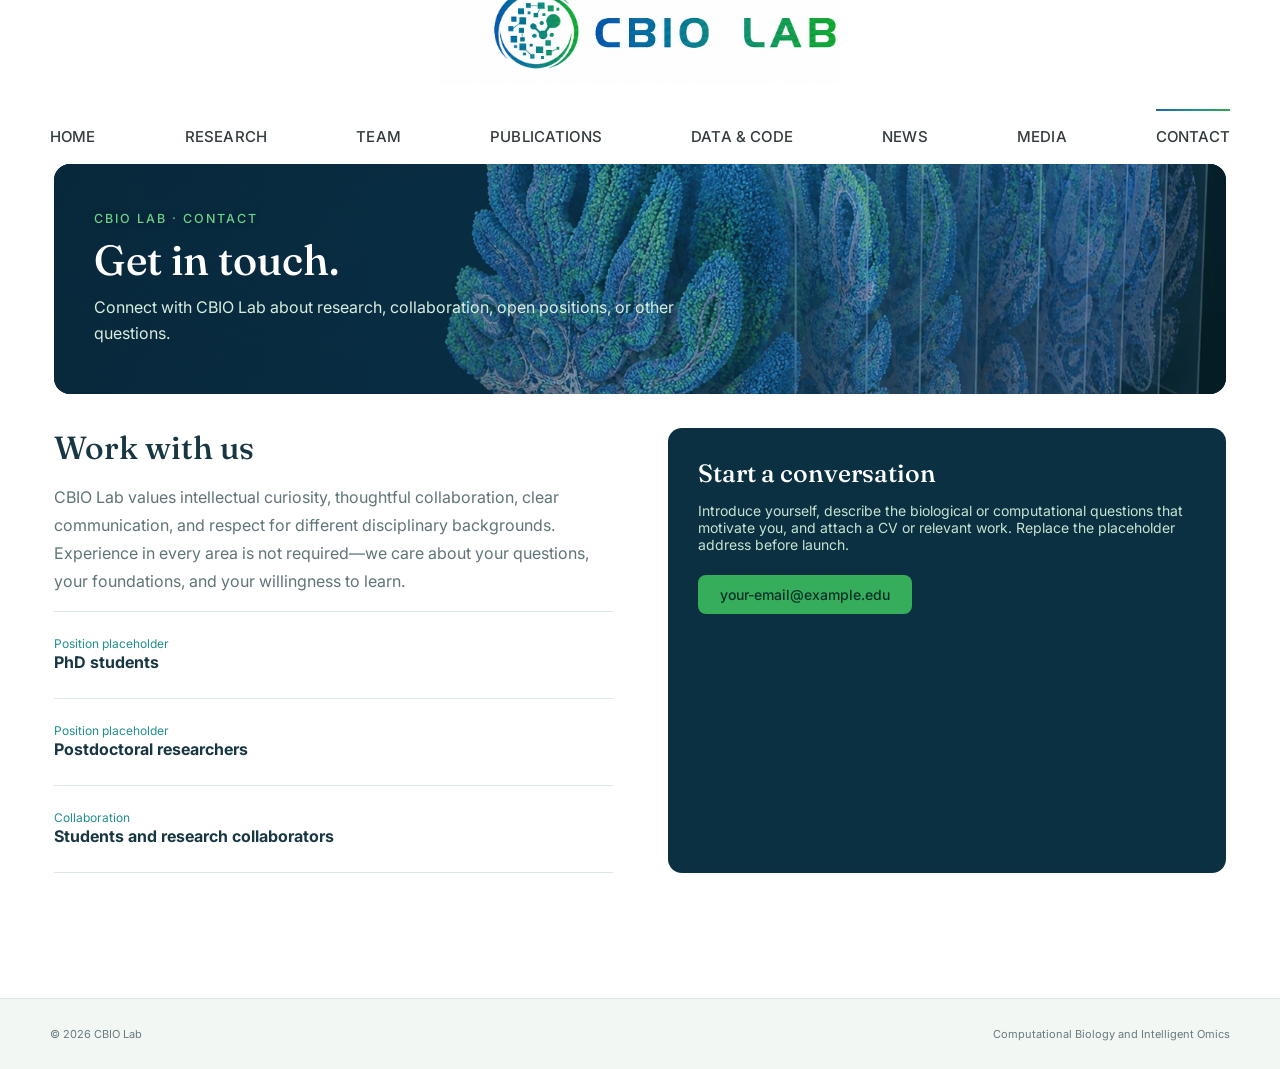
==== contact.html @ b97c8a14 "Refresh CBIO Lab branding and website imagery" ====
<!doctype html><html lang="en"><head><meta charset="utf-8"><meta name="viewport" content="width=device-width,initial-scale=1"><title>Contact | CBIO Lab</title><link rel="icon" href="assets/favicon.svg" type="image/svg+xml"><link rel="preconnect" href="https://fonts.googleapis.com"><link rel="preconnect" href="https://fonts.gstatic.com" crossorigin><link href="https://fonts.googleapis.com/css2?family=Fraunces:opsz,wght@9..144,400;9..144,500;9..144,600&family=Inter:wght@400;500;600&display=swap" rel="stylesheet"><link rel="stylesheet" href="styles.css"><script src="script.js" defer></script></head><body>
<header class="site-header"><div class="header-inner"><a class="logo" href="index.html" aria-label="CBIO Lab home"><span class="logo-image" role="img" aria-label="CBIO Lab"></span></a><button class="menu-button" aria-label="Open menu" aria-expanded="false"><span></span><span></span><span></span></button><nav class="main-nav"><a href="index.html">Home</a><a href="research.html">Research</a><a href="team.html">Team</a><a href="publications.html">Publications</a><a href="data-code.html">Data &amp; Code</a><a href="news.html">News</a><a href="media.html">Media</a><a class="active" href="contact.html">Contact</a></nav></div></header>
<main class="page-shell inner-content"><section class="inner-hero compact" style="--page-image:url('assets/three-dimensional-omics-hero-v2.webp')"><div><div class="eyebrow">CBIO LAB · CONTACT</div><h1>Get in touch.</h1><p>Connect with CBIO Lab about research, collaboration, open positions, or other questions.</p></div></section>
<section class="join-grid"><div class="join-copy"><h2>Work with us</h2><p>CBIO Lab values intellectual curiosity, thoughtful collaboration, clear communication, and respect for different disciplinary backgrounds. Experience in every area is not required—we care about your questions, your foundations, and your willingness to learn.</p>
<div class="position-list"><article class="position"><span>Position placeholder</span><h3>PhD students</h3></article><article class="position"><span>Position placeholder</span><h3>Postdoctoral researchers</h3></article><article class="position"><span>Collaboration</span><h3>Students and research collaborators</h3></article></div></div>
<aside class="contact-panel"><h3>Start a conversation</h3><p>Introduce yourself, describe the biological or computational questions that motivate you, and attach a CV or relevant work. Replace the placeholder address before launch.</p><a class="button" href="mailto:your-email@example.edu">your-email@example.edu</a></aside></section>
</main><footer class="site-footer"><div><span>© <span data-year></span> CBIO Lab</span><span>Computational Biology and Intelligent Omics</span></div></footer></body></html>
---- styles.css ----
:root{--primary:#1f67aa;--teal:#238f8b;--green:#238f8b;--accent:#2fa94f;--bright:#36ad5b;--dark:#0b3042;--text:#183743;--muted:#607477;--line:#dce8e2}
*{box-sizing:border-box}
html{scroll-behavior:smooth}
body{margin:0;background:#fff;color:var(--text);font-family:Inter,-apple-system,BlinkMacSystemFont,"Segoe UI",sans-serif;-webkit-font-smoothing:antialiased}
a{color:inherit;text-decoration:none}
.site-header{height:164px;background:#fff}
.header-inner{width:min(calc(100% - 48px),1180px);height:100%;margin:auto;display:flex;flex-direction:column;align-items:center;justify-content:flex-end;gap:25px}
.logo{display:flex;flex:0 0 auto;flex-direction:column;align-items:center}
.logo-image{display:block;width:400px;height:100px;background:#fff url("assets/cbio-lab-logo-clean.png") center 50%/185% auto no-repeat;overflow:hidden}
.main-nav{width:100%;height:55px;display:flex;align-items:flex-end;justify-content:space-between;gap:18px}
.main-nav a{position:relative;display:flex;height:55px;align-items:center;font-size:15px;font-weight:500;letter-spacing:.01em;text-transform:uppercase;white-space:nowrap;color:#343b3e}
.main-nav a:after{position:absolute;top:0;right:0;left:0;height:2px;background:linear-gradient(90deg,var(--primary),var(--teal),var(--accent));content:"";transform:scaleX(0);transition:transform .2s}
.main-nav a:hover:after,.main-nav a.active:after{transform:scaleX(1)}
.menu-button{display:none}
.page-shell{max-width:1180px;margin:0 auto;padding:0 4px}
.hero{position:relative;min-height:480px;border-radius:16px;overflow:hidden;background:var(--dark)}
.hero-slide{position:absolute;inset:0;background-position:center;background-size:cover;opacity:0;transition:opacity 1.4s ease-in-out}
.hero-slide.on{opacity:1}
.hero-scrim{position:absolute;inset:0;background:linear-gradient(90deg,rgba(7,38,57,.8) 0%,rgba(13,71,83,.38) 45%,rgba(31,103,170,.04) 100%),linear-gradient(180deg,rgba(11,48,66,.08),transparent 48%,rgba(7,42,57,.56))}
.hero-body{position:relative;display:flex;min-height:480px;flex-direction:column;justify-content:flex-end;padding:2.4rem 2.4rem 1.7rem}
.eyebrow{margin-bottom:14px;color:#69d18c;font-size:12.5px;font-weight:500;letter-spacing:.16em;text-shadow:0 1px 6px #0006}
.hero h1{max-width:820px;margin:0;color:#fff;font-family:Fraunces,Georgia,serif;font-size:44px;font-weight:500;letter-spacing:-.01em;line-height:1.1;text-shadow:0 2px 22px #0009}
.hero-sub{max-width:640px;margin:16px 0 0;color:#e3f4e9;font-size:16.5px;line-height:1.6;text-shadow:0 1px 12px #0008}
.hero-buttons{display:flex;gap:12px;margin-top:24px;flex-wrap:wrap}
.button{display:inline-block;padding:11px 22px;border-radius:8px;font-size:14px;font-weight:500}
.button.primary{background:var(--bright);color:#072f2a}
.button.outline{color:#edf9f1;border:1px solid #ffffff8c}
.hero-highlight{display:inline-flex;align-self:flex-start;align-items:center;gap:14px;margin-top:26px;padding:13px 20px 13px 16px;background:#ffffff1a;border:1px solid #ffffff47;border-radius:12px}
.hero-highlight svg{width:30px;height:30px;fill:none;stroke:#69d18c;stroke-width:1.6;stroke-linecap:round}
.hero-highlight span{display:flex;flex-direction:column}
.hero-highlight b{color:#fff;font-family:Fraunces,serif;font-size:17.5px;font-weight:600;line-height:1.25}
.hero-highlight small{margin-top:3px;color:#c7ead5;font-size:12.5px}
.hero-credit{position:absolute;right:12px;bottom:10px;color:#ffffff9e;font-size:10.5px}
.content-section{margin-top:3.4rem}
.section-head{display:flex;align-items:baseline;justify-content:space-between;margin-bottom:18px}
.section-head h2,.about-content h2,.join-content h2{margin:0;color:#141414;font-family:Fraunces,Georgia,serif;font-size:26px;font-weight:500}
.section-head>a{color:var(--green);font-size:13px;font-weight:500}
.paper-grid{display:grid;grid-template-columns:repeat(3,1fr);gap:15px}
.paper-card,.news-card{overflow:hidden;background:#fff;border:1px solid var(--line);border-radius:12px;transition:transform .16s,box-shadow .16s}
.paper-card:hover,.news-card:hover{box-shadow:0 8px 22px rgba(20,40,30,.1);transform:translateY(-3px)}
.paper-main{display:block}
.paper-figure{display:flex;height:190px;align-items:center;justify-content:center;padding:10px;background:#f1f7f4;overflow:hidden}
.paper-figure img{display:block;width:100%;height:100%;object-fit:contain}
.paper-art{position:relative;height:138px;overflow:hidden}
.paper-body{min-height:108px;padding:12px 14px}
.paper-body span{color:#708087;font-size:11.5px}
.paper-body p{margin:5px 0 0;color:#1a1a1a;font-size:14px;line-height:1.42}
.demo-link{display:flex;align-items:center;gap:6px;padding:9px 14px;color:var(--green);border-top:1px solid #e3ecee;font-size:12.5px;font-weight:500}
.demo-link:hover{background:#eef9fa}
.demo-link small{font-size:10px}
.art-1{background:#e7f6f8}
.art-1 svg,.art-4 svg{width:100%;height:100%;fill:#36cbd9;stroke:#087f95;stroke-width:2}
.art-1 svg path{fill:none}
.art-2{background:#eefaff}
.art-2 span{position:absolute;width:34px;height:34px;background:#4fc9ea;border-radius:45% 55% 60% 40%}
.art-2 span:nth-child(1){top:27px;left:27px}.art-2 span:nth-child(2){top:72px;left:58px;width:47px;height:47px;background:#35d6e2}.art-2 span:nth-child(3){top:23px;right:36px;width:52px;height:52px;background:#65b9e8}.art-2 span:nth-child(4){right:20px;bottom:17px;background:#628fce}.art-2 span:nth-child(5){left:47%;top:54px;width:23px;height:23px;background:#268fb4}
.art-3{display:flex;align-items:center;justify-content:center;gap:10px;background:#e9f6f7}
.art-3 i{width:19px;height:19px;background:#16b9cb;border-radius:50%;box-shadow:25px 22px 0 #69dbe3,-18px 34px 0 #399bc9,9px -31px 0 #2dabc1}
.art-3 i:nth-child(even){transform:translateY(17px)}
.art-4{background:#f3f4f6}
.art-4 .bars{fill:none;stroke:#91dae1;stroke-width:12}.art-4 .trend{fill:none;stroke:#167fae;stroke-width:3}
.art-5{display:grid;place-items:center;background:#fff}
.helix{position:relative;width:120px;height:90px}
.helix:before,.helix:after{position:absolute;inset:4px 18px;border:3px solid #20c9d7;border-block-color:transparent;border-radius:50%;content:"";transform:rotate(35deg)}
.helix:after{border-color:#1c8db9 transparent;transform:rotate(-35deg)}
.helix i{position:absolute;top:50%;left:50%;width:55px;height:1px;background:#7499a1;transform-origin:left}
.helix i:nth-child(1){transform:rotate(15deg) translateX(-28px)}.helix i:nth-child(2){transform:rotate(42deg) translateX(-28px)}.helix i:nth-child(3){transform:rotate(69deg) translateX(-28px)}.helix i:nth-child(4){transform:rotate(96deg) translateX(-28px)}.helix i:nth-child(5){transform:rotate(123deg) translateX(-28px)}.helix i:nth-child(6){transform:rotate(150deg) translateX(-28px)}
.about-panel{margin-top:3.6rem;overflow:hidden;background:#f2f7f3;border:1px solid var(--line);border-radius:16px}
.about-banner{height:230px;background-color:var(--teal);background-image:linear-gradient(90deg,#0b3042b3,#238f8b33),url("assets/single-cell-omics-hero-v2.webp");background-blend-mode:normal,color;background-position:center 55%;background-size:cover}
.about-content{padding:2rem 2.2rem 2.3rem}
.about-content h2{font-size:27px}
.about-content>p{max-width:780px;margin:.6rem 0 0;color:#465a61;font-size:16.5px;line-height:1.72}
.button.green{margin-top:16px;background:var(--green);color:#fff}
.methods{display:grid;grid-template-columns:repeat(3,1fr);gap:16px;margin-top:1.9rem}
.methods article{padding:18px;background:#fff;border:1px solid var(--line);border-radius:12px}
.method-icon{display:flex;width:42px;height:42px;align-items:center;justify-content:center;margin-bottom:13px;color:var(--primary);background:#e3f3ea;border-radius:11px}
.method-icon svg{width:22px;height:22px;fill:none;stroke:currentColor;stroke-width:1.7;stroke-linecap:round;stroke-linejoin:round}
.methods h3{margin:0 0 5px;font-size:15.5px;font-weight:500}
.methods p{margin:0;color:#5f7178;font-size:13.5px;line-height:1.55}
.news-grid{display:grid;grid-template-columns:repeat(2,1fr);gap:16px}
.news-image{height:175px;background-position:center;background-size:cover}
.news-image-1{background-image:url("assets/spatial-transcriptomics-hero-v2.webp")}
.news-image-2{background-image:url("assets/three-dimensional-omics-hero-v2.webp")}
.news-body{padding:14px 17px 17px}
.news-body span{color:#708087;font-size:12px}
.news-body h3{margin:6px 0 0;color:#141414;font-family:Fraunces,Georgia,serif;font-size:17px;font-weight:500;line-height:1.38}
.brand-signature{margin-top:26px;padding:44px 20px 30px;text-align:center;border-top:1px solid var(--line)}
.logo.large{display:inline-block}
.logo.large .logo-image{width:470px;height:118px}
.join-panel{position:relative;margin:0 0 1rem;overflow:hidden;border-radius:16px}
.join-bg,.join-scrim{position:absolute;inset:0}
.join-bg{background:url("assets/three-dimensional-omics-hero-v2.webp") center 57%/cover}
.join-scrim{background:linear-gradient(90deg,rgba(6,22,13,.92),rgba(6,22,13,.68))}
.join-content{position:relative;display:flex;align-items:center;justify-content:space-between;gap:22px;padding:2.6rem 2.4rem;flex-wrap:wrap}
.join-content h2{color:#fff;font-size:27px}
.join-content p{max-width:580px;margin:6px 0 0;color:#c7e4d2;font-size:14.5px;line-height:1.5}
.join-button{color:#072f2a;background:var(--bright);white-space:nowrap}
.site-footer{margin-top:55px;padding:28px 24px;background:#f2f7f3;border-top:1px solid var(--line)}
.site-footer>div{display:flex;max-width:1180px;margin:auto;justify-content:space-between;color:#687980;font-size:11px}
.inner-hero{position:relative;display:flex;min-height:310px;align-items:flex-end;padding:42px;margin-bottom:42px;overflow:hidden;color:#fff;background:var(--dark);border-radius:16px}
.inner-hero:before{position:absolute;inset:0;background:linear-gradient(90deg,rgba(11,48,66,.72) 0%,rgba(21,91,115,.36) 52%,rgba(47,169,79,.08) 100%),var(--page-image,linear-gradient(135deg,var(--primary),var(--accent)));background-color:var(--teal);background-blend-mode:normal,color;background-position:center;background-size:cover;content:""}
.inner-hero.compact{min-height:230px;align-items:center;padding:32px 40px;margin-bottom:34px}
.inner-hero.compact:before{background:linear-gradient(90deg,rgba(11,48,66,.72) 0%,rgba(21,91,115,.36) 52%,rgba(47,169,79,.08) 100%),var(--page-image);background-position:center;background-size:cover}
.inner-hero.compact>div{max-width:100%}
.inner-hero.compact h1{font-size:42px}
.inner-hero.compact p{margin-top:10px}
.inner-hero>div{position:relative;max-width:790px}
.inner-hero .eyebrow{margin-bottom:12px}
.inner-hero h1{margin:0;font-family:Fraunces,Georgia,serif;font-size:48px;font-weight:500;line-height:1.08}
.inner-hero p{max-width:650px;margin:15px 0 0;color:#d8eee0;font-size:16px;line-height:1.65}
.inner-content{padding-bottom:70px}
.intro-row{display:grid;grid-template-columns:1fr 2fr;gap:60px;margin:55px 0}
.intro-row h2,.content-block h2{margin:0;font-family:Fraunces,Georgia,serif;font-size:30px;font-weight:500}
.intro-row>p{margin:0;color:var(--muted);font-size:16px;line-height:1.8}
.feature-list{display:grid;grid-template-columns:repeat(3,1fr);gap:16px}
.feature-card{padding:24px;background:#f2f7f3;border:1px solid var(--line);border-radius:12px}
.feature-card .number{color:var(--accent);font-family:Fraunces,serif;font-size:28px}
.feature-card h3{margin:40px 0 8px;font-size:17px;font-weight:500}
.feature-card p{margin:0;color:var(--muted);font-size:13.5px;line-height:1.65}
.content-block{margin-top:54px}
.content-block-head{display:flex;align-items:flex-end;justify-content:space-between;margin-bottom:18px}
.content-block-head p{max-width:550px;margin:0;color:var(--muted);font-size:14px}
.team-grid{display:grid;grid-template-columns:repeat(3,1fr);gap:18px}
.person-card{overflow:hidden;background:#fff;border:1px solid var(--line);border-radius:12px}
.person-photo{position:relative;height:260px;background:radial-gradient(circle at 50% 32%,#43b56a 0 9%,transparent 10%),radial-gradient(ellipse at 50% 105%,#238f8b 0 46%,transparent 47%),linear-gradient(145deg,#e4f3e8,#76a9d2)}
.person-card:nth-child(2) .person-photo{filter:brightness(.92)}.person-card:nth-child(3) .person-photo{filter:brightness(1.08)}
.person-info{padding:16px 18px}.person-info h3{margin:0;font-family:Fraunces,serif;font-size:19px;font-weight:500}.person-info span{color:var(--teal);font-size:12px}.person-info p{margin:8px 0 0;color:var(--muted);font-size:13px}
.wide-list{border-top:1px solid var(--line)}
.wide-item{display:grid;grid-template-columns:145px 1fr 35px;gap:28px;align-items:center;padding:25px 10px;border-bottom:1px solid var(--line)}
.wide-item .meta{color:var(--teal);font-size:12px}.wide-item h3{margin:0;font-family:Fraunces,serif;font-size:20px;font-weight:500;line-height:1.4}.wide-item>a{color:var(--teal);font-size:20px}
.resource-grid{display:grid;grid-template-columns:repeat(2,1fr);gap:16px}.resource-card{padding:25px;background:#f2f7f3;border:1px solid var(--line);border-radius:12px}.resource-card small{color:var(--teal);text-transform:uppercase;letter-spacing:.1em}.resource-card h3{margin:18px 0 8px;font-family:Fraunces,serif;font-size:22px;font-weight:500}.resource-card p{color:var(--muted);font-size:14px}.resource-card a{color:var(--teal);font-size:13px;font-weight:500}
.story-grid{display:grid;grid-template-columns:repeat(3,1fr);gap:16px}.story-card{overflow:hidden;border:1px solid var(--line);border-radius:12px}.story-image{height:190px;background-position:center;background-size:cover}.story-card:nth-child(1) .story-image{background-image:url("assets/spatial-transcriptomics-hero-v2.webp")}.story-card:nth-child(2) .story-image{background-image:url("assets/single-cell-omics-hero-v2.webp")}.story-card:nth-child(3) .story-image{background-image:url("assets/three-dimensional-omics-hero-v2.webp")}.story-body{padding:17px}.story-body small{color:var(--teal)}.story-body h3{margin:7px 0;font-family:Fraunces,serif;font-size:19px;font-weight:500}.story-body p{margin:0;color:var(--muted);font-size:13px}
.join-grid{display:grid;grid-template-columns:1fr 1fr;gap:55px}.join-copy h2{margin:0 0 15px;font-family:Fraunces,serif;font-size:32px;font-weight:500}.join-copy p{color:var(--muted);line-height:1.75}.position-list{border-top:1px solid var(--line)}.position{padding:20px 0;border-bottom:1px solid var(--line)}.position h3{margin:0 0 6px;font-size:16px}.position span{color:var(--teal);font-size:12px}.contact-panel{padding:30px;background:var(--dark);color:#fff;border-radius:14px}.contact-panel h3{margin:0 0 10px;font-family:Fraunces,serif;font-size:25px;font-weight:500}.contact-panel p{color:#c7e4d2;font-size:14px}.contact-panel .button{margin-top:8px;background:var(--bright);color:#072f2a}
.media-list{display:grid;grid-template-columns:repeat(2,1fr);gap:16px}.media-item{display:flex;gap:20px;padding:22px;border:1px solid var(--line);border-radius:12px}.media-icon{display:grid;width:48px;height:48px;flex:0 0 48px;place-items:center;color:var(--teal);background:#e3f3ea;border-radius:12px;font-size:20px}.media-item h3{margin:0;font-family:Fraunces,serif;font-size:19px;font-weight:500}.media-item p{margin:6px 0;color:var(--muted);font-size:13px}.media-item a{color:var(--teal);font-size:12px}
@media(max-width:980px){.site-header{height:92px}.header-inner{flex-direction:row;justify-content:space-between}.logo-image{width:290px;height:72px}.main-nav{position:absolute;z-index:10;top:92px;right:0;left:0;display:none;height:auto;flex-direction:column;align-items:flex-start;padding:20px 28px;background:#fff;border-top:1px solid var(--line);box-shadow:0 12px 30px #052a361a}.main-nav.open{display:flex}.main-nav a{width:100%;height:auto;padding:10px 0}.menu-button{display:flex;width:40px;height:40px;flex-direction:column;align-items:center;justify-content:center;gap:5px;background:none;border:0}.menu-button span{width:22px;height:1.5px;background:var(--primary)}.paper-grid{grid-template-columns:repeat(3,1fr)}.feature-list,.team-grid,.story-grid{grid-template-columns:repeat(2,1fr)}}
@media(max-width:640px){.site-header{height:76px}.header-inner{width:calc(100% - 32px)}.logo-image{width:230px;height:58px}.logo.large .logo-image{width:300px;height:75px}.main-nav{top:76px}.page-shell{width:100%;margin-top:20px;padding:0 14px}.hero h1{font-size:30px}.hero-body{padding:1.7rem 1.4rem}.eyebrow{font-size:10.5px}.hero-highlight{padding:11px 15px;gap:11px}.hero-highlight b{font-size:15.5px}.hero-highlight small{font-size:11.5px}.section-head h2{font-size:22px}.paper-grid{grid-template-columns:1fr;gap:10px}.paper-figure{height:180px}.paper-art{height:115px}.paper-body{min-height:0;padding:14px}.paper-body p{font-size:13px}.about-content{padding:1.5rem}.about-banner{height:170px}.methods{grid-template-columns:1fr}.news-grid{grid-template-columns:1fr}.join-content{padding:2rem 1.5rem}.site-footer>div{flex-direction:column;gap:5px}.inner-hero{min-height:270px;padding:28px 22px}.inner-hero.compact{min-height:205px;padding:24px 22px;margin-bottom:28px}.inner-hero h1,.inner-hero.compact h1{font-size:35px}.intro-row,.join-grid{grid-template-columns:1fr;gap:20px}.feature-list,.team-grid,.story-grid,.resource-grid,.media-list{grid-template-columns:1fr}.wide-item{grid-template-columns:1fr 24px;gap:8px}.wide-item .meta{grid-column:1/-1}}
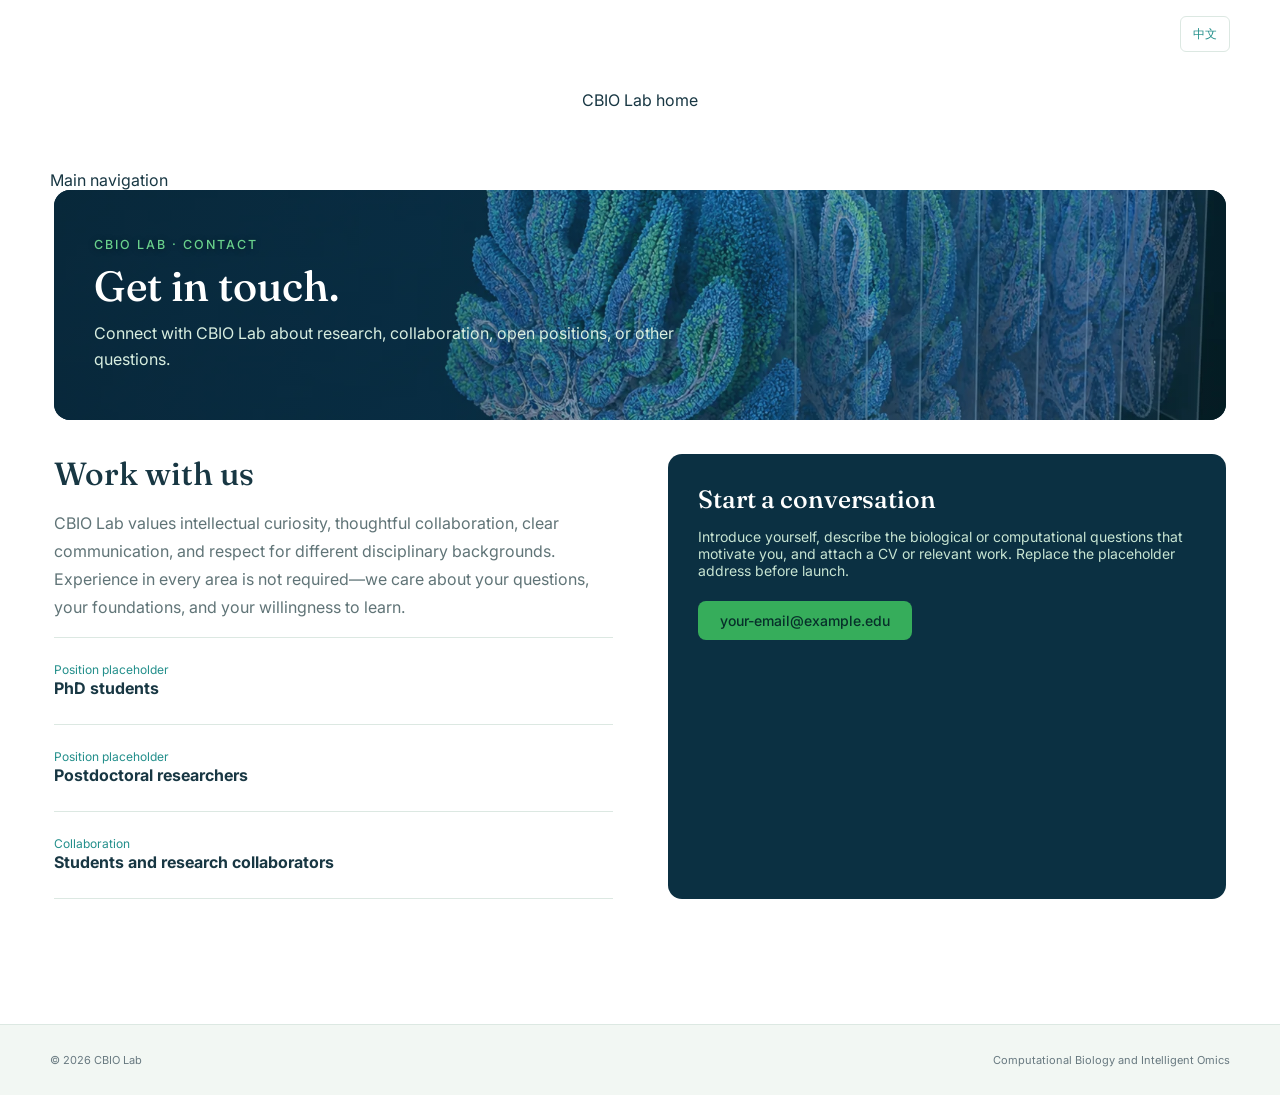
==== commit 96af0f1c: "feat: mark pages for bilingual translation" ====
--- a/contact.html
+++ b/contact.html
@@ -1,7 +1,7 @@
-<!doctype html><html lang="en"><head><meta charset="utf-8"><meta name="viewport" content="width=device-width,initial-scale=1"><title>Contact | CBIO Lab</title><link rel="icon" href="assets/favicon.svg" type="image/svg+xml"><link rel="preconnect" href="https://fonts.googleapis.com"><link rel="preconnect" href="https://fonts.gstatic.com" crossorigin><link href="https://fonts.googleapis.com/css2?family=Fraunces:opsz,wght@9..144,400;9..144,500;9..144,600&family=Inter:wght@400;500;600&display=swap" rel="stylesheet"><link rel="stylesheet" href="styles.css"><script src="script.js" defer></script></head><body>
-<header class="site-header"><div class="header-inner"><a class="logo" href="index.html" aria-label="CBIO Lab home"><span class="logo-image" role="img" aria-label="CBIO Lab"></span></a><button class="menu-button" aria-label="Open menu" aria-expanded="false"><span></span><span></span><span></span></button><nav class="main-nav"><a href="index.html">Home</a><a href="research.html">Research</a><a href="team.html">Team</a><a href="publications.html">Publications</a><a href="data-code.html">Data &amp; Code</a><a href="news.html">News</a><a href="media.html">Media</a><a class="active" href="contact.html">Contact</a></nav></div></header>
-<main class="page-shell inner-content"><section class="inner-hero compact" style="--page-image:url('assets/three-dimensional-omics-hero-v2.webp')"><div><div class="eyebrow">CBIO LAB · CONTACT</div><h1>Get in touch.</h1><p>Connect with CBIO Lab about research, collaboration, open positions, or other questions.</p></div></section>
-<section class="join-grid"><div class="join-copy"><h2>Work with us</h2><p>CBIO Lab values intellectual curiosity, thoughtful collaboration, clear communication, and respect for different disciplinary backgrounds. Experience in every area is not required—we care about your questions, your foundations, and your willingness to learn.</p>
-<div class="position-list"><article class="position"><span>Position placeholder</span><h3>PhD students</h3></article><article class="position"><span>Position placeholder</span><h3>Postdoctoral researchers</h3></article><article class="position"><span>Collaboration</span><h3>Students and research collaborators</h3></article></div></div>
-<aside class="contact-panel"><h3>Start a conversation</h3><p>Introduce yourself, describe the biological or computational questions that motivate you, and attach a CV or relevant work. Replace the placeholder address before launch.</p><a class="button" href="mailto:your-email@example.edu">your-email@example.edu</a></aside></section>
-</main><footer class="site-footer"><div><span>© <span data-year></span> CBIO Lab</span><span>Computational Biology and Intelligent Omics</span></div></footer></body></html>
+<!doctype html><html lang="en"><head><meta charset="utf-8"><meta name="viewport" content="width=device-width,initial-scale=1"><title>Contact | CBIO Lab</title><link rel="icon" href="assets/favicon.svg" type="image/svg+xml"><link rel="preconnect" href="https://fonts.googleapis.com"><link rel="preconnect" href="https://fonts.gstatic.com" crossorigin><link href="https://fonts.googleapis.com/css2?family=Fraunces:opsz,wght@9..144,400;9..144,500;9..144,600&family=Inter:wght@400;500;600&display=swap" rel="stylesheet"><link rel="stylesheet" href="styles.css"><script src="i18n.js" defer></script><script src="script.js" defer></script></head><body data-page="contact">
+<header class="site-header"><div class="header-inner"><a class="logo" href="index.html" aria-label="CBIO Lab home" data-i18n="common.logo.homeAriaLabel" data-i18n-attr="aria-label"><span class="logo-image" role="img" aria-label="CBIO Lab" data-i18n="common.logo.imageAriaLabel" data-i18n-attr="aria-label"></span></a><button class="menu-button" aria-label="Open menu" aria-expanded="false" data-i18n="common.menu.openAriaLabel" data-i18n-attr="aria-label"><span></span><span></span><span></span></button><nav class="main-nav" aria-label="Main navigation" data-i18n="common.navigation.ariaLabel" data-i18n-attr="aria-label"><a href="index.html" data-i18n="common.nav.home">Home</a><a href="research.html" data-i18n="common.nav.research">Research</a><a href="team.html" data-i18n="common.nav.team">Team</a><a href="publications.html" data-i18n="common.nav.publications">Publications</a><a href="data-code.html" data-i18n="common.nav.dataCode">Data &amp; Code</a><a href="news.html" data-i18n="common.nav.news">News</a><a href="media.html" data-i18n="common.nav.media">Media</a><a class="active" href="contact.html" data-i18n="common.nav.contact">Contact</a></nav></div></header>
+<main class="page-shell inner-content"><section class="inner-hero compact" style="--page-image:url('assets/three-dimensional-omics-hero-v2.webp')"><div><div class="eyebrow" data-i18n="contact.hero.eyebrow">CBIO LAB · CONTACT</div><h1 data-i18n="contact.hero.title">Get in touch.</h1><p data-i18n="contact.hero.body">Connect with CBIO Lab about research, collaboration, open positions, or other questions.</p></div></section>
+<section class="join-grid"><div class="join-copy"><h2 data-i18n="contact.join.heading">Work with us</h2><p data-i18n="contact.join.body">CBIO Lab values intellectual curiosity, thoughtful collaboration, clear communication, and respect for different disciplinary backgrounds. Experience in every area is not required—we care about your questions, your foundations, and your willingness to learn.</p>
+<div class="position-list"><article class="position"><span data-i18n="contact.positions.placeholder">Position placeholder</span><h3 data-i18n="contact.positions.phd">PhD students</h3></article><article class="position"><span data-i18n="contact.positions.placeholder">Position placeholder</span><h3 data-i18n="contact.positions.postdoc">Postdoctoral researchers</h3></article><article class="position"><span data-i18n="contact.positions.collaborationLabel">Collaboration</span><h3 data-i18n="contact.positions.collaborationTitle">Students and research collaborators</h3></article></div></div>
+<aside class="contact-panel"><h3 data-i18n="contact.conversation.heading">Start a conversation</h3><p data-i18n="contact.conversation.body">Introduce yourself, describe the biological or computational questions that motivate you, and attach a CV or relevant work. Replace the placeholder address before launch.</p><a class="button" href="mailto:your-email@example.edu" data-i18n="contact.conversation.emailLabel">your-email@example.edu</a></aside></section>
+</main><footer class="site-footer"><div><span>© <span data-year></span> CBIO Lab</span><span data-i18n="common.footer.tagline">Computational Biology and Intelligent Omics</span></div></footer></body></html>
--- a/styles.css
+++ b/styles.css
@@ -3,8 +3,8 @@
 html{scroll-behavior:smooth}
 body{margin:0;background:#fff;color:var(--text);font-family:Inter,-apple-system,BlinkMacSystemFont,"Segoe UI",sans-serif;-webkit-font-smoothing:antialiased}
 a{color:inherit;text-decoration:none}
-.site-header{height:164px;background:#fff}
-.header-inner{width:min(calc(100% - 48px),1180px);height:100%;margin:auto;display:flex;flex-direction:column;align-items:center;justify-content:flex-end;gap:25px}
+.site-header{height:190px;background:#fff}
+.header-inner{position:relative;width:min(calc(100% - 48px),1180px);height:100%;margin:auto;display:flex;flex-direction:column;align-items:center;justify-content:flex-end;gap:25px}
 .logo{display:flex;flex:0 0 auto;flex-direction:column;align-items:center}
 .logo-image{display:block;width:400px;height:100px;background:#fff url("assets/cbio-lab-logo-clean.png") center 50%/185% auto no-repeat;overflow:hidden}
 .main-nav{width:100%;height:55px;display:flex;align-items:flex-end;justify-content:space-between;gap:18px}
@@ -12,24 +12,19 @@
 .main-nav a:after{position:absolute;top:0;right:0;left:0;height:2px;background:linear-gradient(90deg,var(--primary),var(--teal),var(--accent));content:"";transform:scaleX(0);transition:transform .2s}
 .main-nav a:hover:after,.main-nav a.active:after{transform:scaleX(1)}
 .menu-button{display:none}
+.language-toggle{position:absolute;top:16px;right:0;min-height:36px;padding:0 12px;border:1px solid var(--line);border-radius:6px;background:#fff;color:var(--teal);font:500 12px Inter,sans-serif;cursor:pointer}
+.language-toggle:hover{background:#eef9fa;border-color:var(--teal)}
+.language-toggle:focus-visible{outline:3px solid color-mix(in srgb,var(--green) 68%,white);outline-offset:3px}
 .page-shell{max-width:1180px;margin:0 auto;padding:0 4px}
-.hero{position:relative;min-height:480px;border-radius:16px;overflow:hidden;background:var(--dark)}
+.hero{position:relative;min-height:290px;border-radius:16px;overflow:hidden;background:var(--dark)}
 .hero-slide{position:absolute;inset:0;background-position:center;background-size:cover;opacity:0;transition:opacity 1.4s ease-in-out}
 .hero-slide.on{opacity:1}
 .hero-scrim{position:absolute;inset:0;background:linear-gradient(90deg,rgba(7,38,57,.8) 0%,rgba(13,71,83,.38) 45%,rgba(31,103,170,.04) 100%),linear-gradient(180deg,rgba(11,48,66,.08),transparent 48%,rgba(7,42,57,.56))}
-.hero-body{position:relative;display:flex;min-height:480px;flex-direction:column;justify-content:flex-end;padding:2.4rem 2.4rem 1.7rem}
+.hero-body{position:relative;display:flex;min-height:290px;flex-direction:column;justify-content:center;padding:1.8rem 2.4rem}
 .eyebrow{margin-bottom:14px;color:#69d18c;font-size:12.5px;font-weight:500;letter-spacing:.16em;text-shadow:0 1px 6px #0006}
 .hero h1{max-width:820px;margin:0;color:#fff;font-family:Fraunces,Georgia,serif;font-size:44px;font-weight:500;letter-spacing:-.01em;line-height:1.1;text-shadow:0 2px 22px #0009}
 .hero-sub{max-width:640px;margin:16px 0 0;color:#e3f4e9;font-size:16.5px;line-height:1.6;text-shadow:0 1px 12px #0008}
-.hero-buttons{display:flex;gap:12px;margin-top:24px;flex-wrap:wrap}
 .button{display:inline-block;padding:11px 22px;border-radius:8px;font-size:14px;font-weight:500}
-.button.primary{background:var(--bright);color:#072f2a}
-.button.outline{color:#edf9f1;border:1px solid #ffffff8c}
-.hero-highlight{display:inline-flex;align-self:flex-start;align-items:center;gap:14px;margin-top:26px;padding:13px 20px 13px 16px;background:#ffffff1a;border:1px solid #ffffff47;border-radius:12px}
-.hero-highlight svg{width:30px;height:30px;fill:none;stroke:#69d18c;stroke-width:1.6;stroke-linecap:round}
-.hero-highlight span{display:flex;flex-direction:column}
-.hero-highlight b{color:#fff;font-family:Fraunces,serif;font-size:17.5px;font-weight:600;line-height:1.25}
-.hero-highlight small{margin-top:3px;color:#c7ead5;font-size:12.5px}
 .hero-credit{position:absolute;right:12px;bottom:10px;color:#ffffff9e;font-size:10.5px}
 .content-section{margin-top:3.4rem}
 .section-head{display:flex;align-items:baseline;justify-content:space-between;margin-bottom:18px}
@@ -109,6 +104,8 @@
 .inner-hero h1{margin:0;font-family:Fraunces,Georgia,serif;font-size:48px;font-weight:500;line-height:1.08}
 .inner-hero p{max-width:650px;margin:15px 0 0;color:#d8eee0;font-size:16px;line-height:1.65}
 .inner-content{padding-bottom:70px}
+.home-research{margin-top:3.6rem}
+.home-research .intro-row{margin:0 0 24px}
 .intro-row{display:grid;grid-template-columns:1fr 2fr;gap:60px;margin:55px 0}
 .intro-row h2,.content-block h2{margin:0;font-family:Fraunces,Georgia,serif;font-size:30px;font-weight:500}
 .intro-row>p{margin:0;color:var(--muted);font-size:16px;line-height:1.8}
@@ -132,5 +129,6 @@
 .story-grid{display:grid;grid-template-columns:repeat(3,1fr);gap:16px}.story-card{overflow:hidden;border:1px solid var(--line);border-radius:12px}.story-image{height:190px;background-position:center;background-size:cover}.story-card:nth-child(1) .story-image{background-image:url("assets/spatial-transcriptomics-hero-v2.webp")}.story-card:nth-child(2) .story-image{background-image:url("assets/single-cell-omics-hero-v2.webp")}.story-card:nth-child(3) .story-image{background-image:url("assets/three-dimensional-omics-hero-v2.webp")}.story-body{padding:17px}.story-body small{color:var(--teal)}.story-body h3{margin:7px 0;font-family:Fraunces,serif;font-size:19px;font-weight:500}.story-body p{margin:0;color:var(--muted);font-size:13px}
 .join-grid{display:grid;grid-template-columns:1fr 1fr;gap:55px}.join-copy h2{margin:0 0 15px;font-family:Fraunces,serif;font-size:32px;font-weight:500}.join-copy p{color:var(--muted);line-height:1.75}.position-list{border-top:1px solid var(--line)}.position{padding:20px 0;border-bottom:1px solid var(--line)}.position h3{margin:0 0 6px;font-size:16px}.position span{color:var(--teal);font-size:12px}.contact-panel{padding:30px;background:var(--dark);color:#fff;border-radius:14px}.contact-panel h3{margin:0 0 10px;font-family:Fraunces,serif;font-size:25px;font-weight:500}.contact-panel p{color:#c7e4d2;font-size:14px}.contact-panel .button{margin-top:8px;background:var(--bright);color:#072f2a}
 .media-list{display:grid;grid-template-columns:repeat(2,1fr);gap:16px}.media-item{display:flex;gap:20px;padding:22px;border:1px solid var(--line);border-radius:12px}.media-icon{display:grid;width:48px;height:48px;flex:0 0 48px;place-items:center;color:var(--teal);background:#e3f3ea;border-radius:12px;font-size:20px}.media-item h3{margin:0;font-family:Fraunces,serif;font-size:19px;font-weight:500}.media-item p{margin:6px 0;color:var(--muted);font-size:13px}.media-item a{color:var(--teal);font-size:12px}
-@media(max-width:980px){.site-header{height:92px}.header-inner{flex-direction:row;justify-content:space-between}.logo-image{width:290px;height:72px}.main-nav{position:absolute;z-index:10;top:92px;right:0;left:0;display:none;height:auto;flex-direction:column;align-items:flex-start;padding:20px 28px;background:#fff;border-top:1px solid var(--line);box-shadow:0 12px 30px #052a361a}.main-nav.open{display:flex}.main-nav a{width:100%;height:auto;padding:10px 0}.menu-button{display:flex;width:40px;height:40px;flex-direction:column;align-items:center;justify-content:center;gap:5px;background:none;border:0}.menu-button span{width:22px;height:1.5px;background:var(--primary)}.paper-grid{grid-template-columns:repeat(3,1fr)}.feature-list,.team-grid,.story-grid{grid-template-columns:repeat(2,1fr)}}
-@media(max-width:640px){.site-header{height:76px}.header-inner{width:calc(100% - 32px)}.logo-image{width:230px;height:58px}.logo.large .logo-image{width:300px;height:75px}.main-nav{top:76px}.page-shell{width:100%;margin-top:20px;padding:0 14px}.hero h1{font-size:30px}.hero-body{padding:1.7rem 1.4rem}.eyebrow{font-size:10.5px}.hero-highlight{padding:11px 15px;gap:11px}.hero-highlight b{font-size:15.5px}.hero-highlight small{font-size:11.5px}.section-head h2{font-size:22px}.paper-grid{grid-template-columns:1fr;gap:10px}.paper-figure{height:180px}.paper-art{height:115px}.paper-body{min-height:0;padding:14px}.paper-body p{font-size:13px}.about-content{padding:1.5rem}.about-banner{height:170px}.methods{grid-template-columns:1fr}.news-grid{grid-template-columns:1fr}.join-content{padding:2rem 1.5rem}.site-footer>div{flex-direction:column;gap:5px}.inner-hero{min-height:270px;padding:28px 22px}.inner-hero.compact{min-height:205px;padding:24px 22px;margin-bottom:28px}.inner-hero h1,.inner-hero.compact h1{font-size:35px}.intro-row,.join-grid{grid-template-columns:1fr;gap:20px}.feature-list,.team-grid,.story-grid,.resource-grid,.media-list{grid-template-columns:1fr}.wide-item{grid-template-columns:1fr 24px;gap:8px}.wide-item .meta{grid-column:1/-1}}
+@media(max-width:980px){.site-header{height:92px}.header-inner{flex-direction:row;justify-content:space-between}.logo-image{width:290px;height:72px}.main-nav{position:absolute;z-index:10;top:92px;right:0;left:0;display:none;height:auto;flex-direction:column;align-items:flex-start;padding:20px 28px;background:#fff;border-top:1px solid var(--line);box-shadow:0 12px 30px #052a361a}.main-nav.open{display:flex}.main-nav a{width:100%;height:auto;padding:10px 0}.menu-button{display:flex;width:40px;height:40px;flex-direction:column;align-items:center;justify-content:center;gap:5px;background:none;border:0}.menu-button span{width:22px;height:1.5px;background:var(--primary)}.language-toggle{top:50%;right:58px;transform:translateY(-50%)}.paper-grid{grid-template-columns:repeat(3,1fr)}.feature-list,.team-grid,.story-grid{grid-template-columns:repeat(2,1fr)}}
+@media(max-width:640px){.site-header{height:76px}.header-inner{width:calc(100% - 32px)}.logo-image{width:230px;height:58px}.logo.large .logo-image{width:300px;height:75px}.main-nav{top:76px}.language-toggle{right:54px}.page-shell{width:100%;margin-top:20px;padding:0 14px}.hero h1{font-size:30px}.hero-body{padding:1.7rem 1.4rem}.eyebrow{font-size:10.5px}.section-head h2{font-size:22px}.paper-grid{grid-template-columns:1fr;gap:10px}.paper-figure{height:180px}.paper-art{height:115px}.paper-body{min-height:0;padding:14px}.paper-body p{font-size:13px}.about-content{padding:1.5rem}.about-banner{height:170px}.methods{grid-template-columns:1fr}.news-grid{grid-template-columns:1fr}.join-content{padding:2rem 1.5rem}.site-footer>div{flex-direction:column;gap:5px}.inner-hero{min-height:270px;padding:28px 22px}.inner-hero.compact{min-height:205px;padding:24px 22px;margin-bottom:28px}.inner-hero h1,.inner-hero.compact h1{font-size:35px}.intro-row,.join-grid{grid-template-columns:1fr;gap:20px}.feature-list,.team-grid,.story-grid,.resource-grid,.media-list{grid-template-columns:1fr}.wide-item{grid-template-columns:1fr 24px;gap:8px}.wide-item .meta{grid-column:1/-1}}
+@media(max-width:640px){.hero,.hero-body{min-height:270px}}
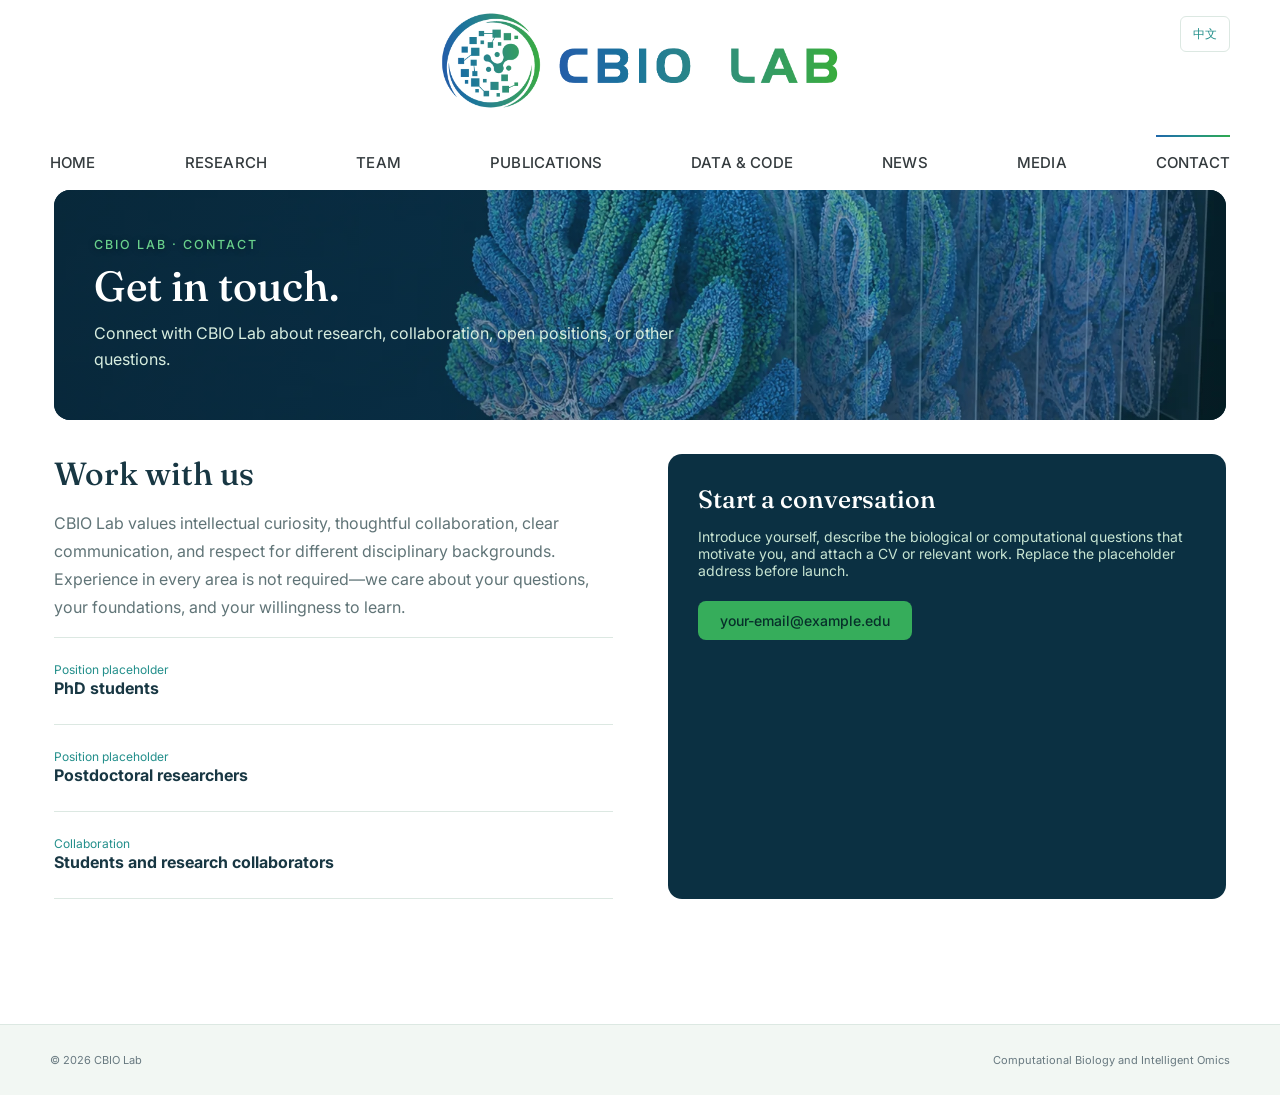
==== commit b819bcdb: "Replace site branding assets and restore header" ====
--- a/contact.html
+++ b/contact.html
@@ -1,4 +1,4 @@
-<!doctype html><html lang="en"><head><meta charset="utf-8"><meta name="viewport" content="width=device-width,initial-scale=1"><title>Contact | CBIO Lab</title><link rel="icon" href="assets/favicon.svg" type="image/svg+xml"><link rel="preconnect" href="https://fonts.googleapis.com"><link rel="preconnect" href="https://fonts.gstatic.com" crossorigin><link href="https://fonts.googleapis.com/css2?family=Fraunces:opsz,wght@9..144,400;9..144,500;9..144,600&family=Inter:wght@400;500;600&display=swap" rel="stylesheet"><link rel="stylesheet" href="styles.css"><script src="i18n.js" defer></script><script src="script.js" defer></script></head><body data-page="contact">
+<!doctype html><html lang="en"><head><meta charset="utf-8"><meta name="viewport" content="width=device-width,initial-scale=1"><title>Contact | CBIO Lab</title><link rel="icon" href="assets/cbio-lab-favicon.png" type="image/png"><link rel="preconnect" href="https://fonts.googleapis.com"><link rel="preconnect" href="https://fonts.gstatic.com" crossorigin><link href="https://fonts.googleapis.com/css2?family=Fraunces:opsz,wght@9..144,400;9..144,500;9..144,600&family=Inter:wght@400;500;600&display=swap" rel="stylesheet"><link rel="stylesheet" href="styles.css?v=20260818"><script src="i18n.js" defer></script><script src="script.js" defer></script></head><body data-page="contact">
 <header class="site-header"><div class="header-inner"><a class="logo" href="index.html" aria-label="CBIO Lab home" data-i18n="common.logo.homeAriaLabel" data-i18n-attr="aria-label"><span class="logo-image" role="img" aria-label="CBIO Lab" data-i18n="common.logo.imageAriaLabel" data-i18n-attr="aria-label"></span></a><button class="menu-button" aria-label="Open menu" aria-expanded="false" data-i18n="common.menu.openAriaLabel" data-i18n-attr="aria-label"><span></span><span></span><span></span></button><nav class="main-nav" aria-label="Main navigation" data-i18n="common.navigation.ariaLabel" data-i18n-attr="aria-label"><a href="index.html" data-i18n="common.nav.home">Home</a><a href="research.html" data-i18n="common.nav.research">Research</a><a href="team.html" data-i18n="common.nav.team">Team</a><a href="publications.html" data-i18n="common.nav.publications">Publications</a><a href="data-code.html" data-i18n="common.nav.dataCode">Data &amp; Code</a><a href="news.html" data-i18n="common.nav.news">News</a><a href="media.html" data-i18n="common.nav.media">Media</a><a class="active" href="contact.html" data-i18n="common.nav.contact">Contact</a></nav></div></header>
 <main class="page-shell inner-content"><section class="inner-hero compact" style="--page-image:url('assets/three-dimensional-omics-hero-v2.webp')"><div><div class="eyebrow" data-i18n="contact.hero.eyebrow">CBIO LAB · CONTACT</div><h1 data-i18n="contact.hero.title">Get in touch.</h1><p data-i18n="contact.hero.body">Connect with CBIO Lab about research, collaboration, open positions, or other questions.</p></div></section>
 <section class="join-grid"><div class="join-copy"><h2 data-i18n="contact.join.heading">Work with us</h2><p data-i18n="contact.join.body">CBIO Lab values intellectual curiosity, thoughtful collaboration, clear communication, and respect for different disciplinary backgrounds. Experience in every area is not required—we care about your questions, your foundations, and your willingness to learn.</p>
--- a/styles.css
+++ b/styles.css
@@ -6,7 +6,7 @@
 .site-header{height:190px;background:#fff}
 .header-inner{position:relative;width:min(calc(100% - 48px),1180px);height:100%;margin:auto;display:flex;flex-direction:column;align-items:center;justify-content:flex-end;gap:25px}
 .logo{display:flex;flex:0 0 auto;flex-direction:column;align-items:center}
-.logo-image{display:block;width:400px;height:100px;background:#fff url("assets/cbio-lab-logo-clean.png") center 50%/185% auto no-repeat;overflow:hidden}
+.logo-image{display:block;width:400px;height:100px;background:#fff url("assets/cbio-lab-logo.png") center/contain no-repeat;overflow:hidden}
 .main-nav{width:100%;height:55px;display:flex;align-items:flex-end;justify-content:space-between;gap:18px}
 .main-nav a{position:relative;display:flex;height:55px;align-items:center;font-size:15px;font-weight:500;letter-spacing:.01em;text-transform:uppercase;white-space:nowrap;color:#343b3e}
 .main-nav a:after{position:absolute;top:0;right:0;left:0;height:2px;background:linear-gradient(90deg,var(--primary),var(--teal),var(--accent));content:"";transform:scaleX(0);transition:transform .2s}
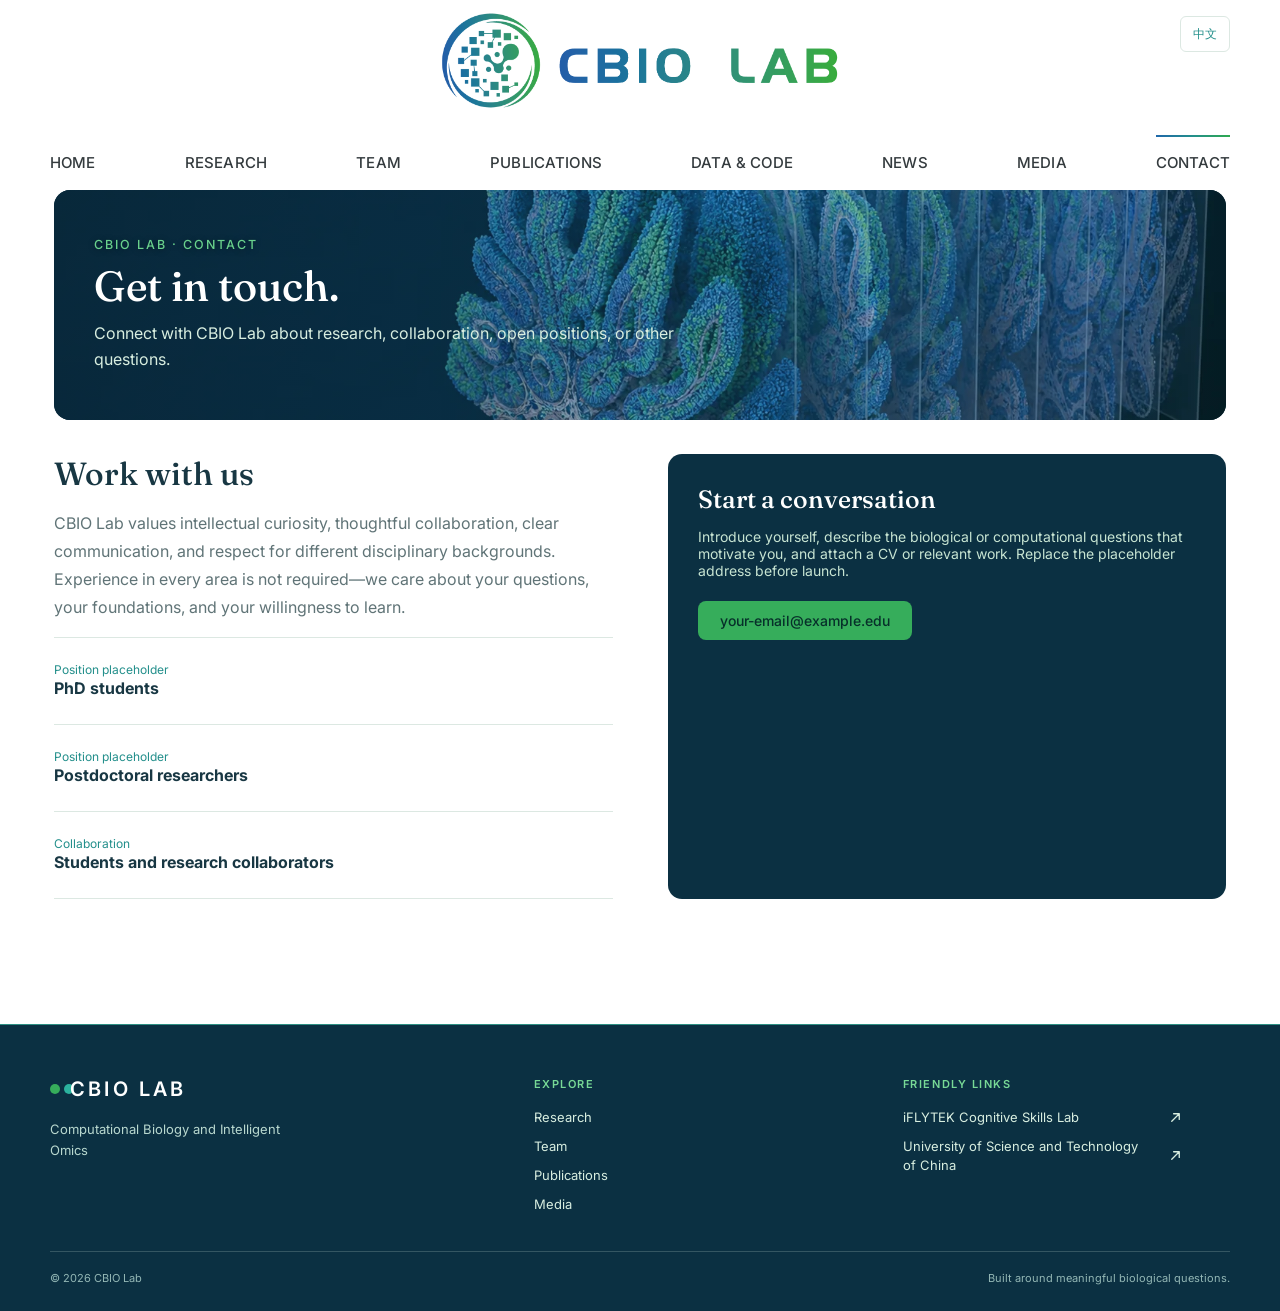
==== commit ddf271ae: "Design shared site footer" ====
--- a/contact.html
+++ b/contact.html
@@ -4,4 +4,41 @@
 <section class="join-grid"><div class="join-copy"><h2 data-i18n="contact.join.heading">Work with us</h2><p data-i18n="contact.join.body">CBIO Lab values intellectual curiosity, thoughtful collaboration, clear communication, and respect for different disciplinary backgrounds. Experience in every area is not required—we care about your questions, your foundations, and your willingness to learn.</p>
 <div class="position-list"><article class="position"><span data-i18n="contact.positions.placeholder">Position placeholder</span><h3 data-i18n="contact.positions.phd">PhD students</h3></article><article class="position"><span data-i18n="contact.positions.placeholder">Position placeholder</span><h3 data-i18n="contact.positions.postdoc">Postdoctoral researchers</h3></article><article class="position"><span data-i18n="contact.positions.collaborationLabel">Collaboration</span><h3 data-i18n="contact.positions.collaborationTitle">Students and research collaborators</h3></article></div></div>
 <aside class="contact-panel"><h3 data-i18n="contact.conversation.heading">Start a conversation</h3><p data-i18n="contact.conversation.body">Introduce yourself, describe the biological or computational questions that motivate you, and attach a CV or relevant work. Replace the placeholder address before launch.</p><a class="button" href="mailto:your-email@example.edu" data-i18n="contact.conversation.emailLabel">your-email@example.edu</a></aside></section>
-</main><footer class="site-footer"><div><span>© <span data-year></span> CBIO Lab</span><span data-i18n="common.footer.tagline">Computational Biology and Intelligent Omics</span></div></footer></body></html>
+</main>
+<footer class="site-footer">
+  <div class="site-footer-inner">
+    <div class="site-footer-grid">
+      <div class="footer-brand">
+        <a class="footer-brand-name" href="index.html" aria-label="CBIO Lab home" data-i18n="common.logo.homeAriaLabel" data-i18n-attr="aria-label">CBIO LAB</a>
+        <p data-i18n="common.footer.tagline">Computational Biology and Intelligent Omics</p>
+      </div>
+      <div class="footer-column">
+        <h2 data-i18n="common.footer.exploreTitle">Explore</h2>
+        <nav class="footer-nav" aria-label="Explore" data-i18n="common.footer.exploreTitle" data-i18n-attr="aria-label:common.footer.exploreTitle">
+          <a href="research.html" data-i18n="common.nav.research">Research</a>
+          <a href="team.html" data-i18n="common.nav.team">Team</a>
+          <a href="publications.html" data-i18n="common.nav.publications">Publications</a>
+          <a href="media.html" data-i18n="common.nav.media">Media</a>
+        </nav>
+      </div>
+      <div class="footer-column">
+        <h2 data-i18n="common.footer.linksTitle">Friendly links</h2>
+        <nav class="footer-links" aria-label="Friendly links" data-i18n="common.footer.linksAriaLabel" data-i18n-attr="aria-label:common.footer.linksAriaLabel">
+          <a class="footer-link" href="https://cogskl.iflytek.com/" target="_blank" rel="noopener noreferrer">
+            <span data-i18n="common.footer.cogskl">iFLYTEK Cognitive Skills Lab</span>
+            <svg class="footer-link-icon" viewBox="0 0 16 16" aria-hidden="true"><path d="M4 12 12 4M6 4h6v6"></path></svg>
+          </a>
+          <a class="footer-link" href="https://www.ustc.edu.cn/" target="_blank" rel="noopener noreferrer">
+            <span data-i18n="common.footer.ustc">University of Science and Technology of China</span>
+            <svg class="footer-link-icon" viewBox="0 0 16 16" aria-hidden="true"><path d="M4 12 12 4M6 4h6v6"></path></svg>
+          </a>
+        </nav>
+      </div>
+    </div>
+    <div class="footer-bottom">
+      <span>© <span data-year></span> CBIO Lab</span>
+      <span data-i18n="common.footer.note">Built around meaningful biological questions.</span>
+    </div>
+  </div>
+</footer>
+</body></html>
--- a/styles.css
+++ b/styles.css
@@ -1,7 +1,8 @@
 :root{--primary:#1f67aa;--teal:#238f8b;--green:#238f8b;--accent:#2fa94f;--bright:#36ad5b;--dark:#0b3042;--text:#183743;--muted:#607477;--line:#dce8e2}
 *{box-sizing:border-box}
 html{scroll-behavior:smooth}
-body{margin:0;background:#fff;color:var(--text);font-family:Inter,-apple-system,BlinkMacSystemFont,"Segoe UI",sans-serif;-webkit-font-smoothing:antialiased}
+body{min-height:100vh;margin:0;background:#fff;color:var(--text);font-family:Inter,-apple-system,BlinkMacSystemFont,"Segoe UI",sans-serif;-webkit-font-smoothing:antialiased;display:flex;flex-direction:column}
+main{flex:1}
 a{color:inherit;text-decoration:none}
 .site-header{height:190px;background:#fff}
 .header-inner{position:relative;width:min(calc(100% - 48px),1180px);height:100%;margin:auto;display:flex;flex-direction:column;align-items:center;justify-content:flex-end;gap:25px}
@@ -90,8 +91,20 @@
 .join-content h2{color:#fff;font-size:27px}
 .join-content p{max-width:580px;margin:6px 0 0;color:#c7e4d2;font-size:14.5px;line-height:1.5}
 .join-button{color:#072f2a;background:var(--bright);white-space:nowrap}
-.site-footer{margin-top:55px;padding:28px 24px;background:#f2f7f3;border-top:1px solid var(--line)}
-.site-footer>div{display:flex;max-width:1180px;margin:auto;justify-content:space-between;color:#687980;font-size:11px}
+.site-footer{margin-top:55px;padding:52px 24px 24px;color:#d8eee0;background:var(--dark);border-top:1px solid #2d8f83}
+.site-footer-inner{max-width:1180px;margin:auto}
+.site-footer-grid{display:grid;grid-template-columns:minmax(0,1.35fr) repeat(2,minmax(0,1fr));gap:42px;padding-bottom:38px}
+.footer-brand-name{display:inline-flex;align-items:center;gap:10px;color:#fff;font-size:20px;font-weight:600;letter-spacing:.16em}
+.footer-brand-name:before{width:10px;height:10px;background:var(--bright);border-radius:50%;content:"";box-shadow:14px 0 0 #2bb29e}
+.footer-brand p{max-width:245px;margin:18px 0 0;color:#b9d8cf;font-size:13px;line-height:1.65}
+.footer-column h2{margin:0 0 17px;color:#78d996;font-size:11px;font-weight:600;letter-spacing:.14em;text-transform:uppercase}
+.footer-nav,.footer-links{display:grid;gap:10px}
+.footer-nav a,.footer-link{width:max-content;color:#d8eee0;font-size:13px;line-height:1.45;transition:color .18s,transform .18s}
+.footer-nav a:hover,.footer-link:hover{color:#fff;transform:translateX(2px)}
+.footer-nav a:focus-visible,.footer-brand-name:focus-visible,.footer-link:focus-visible{outline:2px solid #78d996;outline-offset:4px;border-radius:2px}
+.footer-link{display:flex;width:min(100%,280px);align-items:center;justify-content:space-between;gap:18px}
+.footer-link-icon{width:15px;height:15px;flex:0 0 auto;fill:none;stroke:currentColor;stroke-linecap:round;stroke-linejoin:round;stroke-width:1.4}
+.footer-bottom{display:flex;align-items:center;justify-content:space-between;gap:20px;padding-top:18px;color:#93b7b5;border-top:1px solid rgba(216,238,224,.2);font-size:11px;line-height:1.5}
 .inner-hero{position:relative;display:flex;min-height:310px;align-items:flex-end;padding:42px;margin-bottom:42px;overflow:hidden;color:#fff;background:var(--dark);border-radius:16px}
 .inner-hero:before{position:absolute;inset:0;background:linear-gradient(90deg,rgba(11,48,66,.72) 0%,rgba(21,91,115,.36) 52%,rgba(47,169,79,.08) 100%),var(--page-image,linear-gradient(135deg,var(--primary),var(--accent)));background-color:var(--teal);background-blend-mode:normal,color;background-position:center;background-size:cover;content:""}
 .inner-hero.compact{min-height:230px;align-items:center;padding:32px 40px;margin-bottom:34px}
@@ -129,6 +142,10 @@
 .story-grid{display:grid;grid-template-columns:repeat(3,1fr);gap:16px}.story-card{overflow:hidden;border:1px solid var(--line);border-radius:12px}.story-image{height:190px;background-position:center;background-size:cover}.story-card:nth-child(1) .story-image{background-image:url("assets/spatial-transcriptomics-hero-v2.webp")}.story-card:nth-child(2) .story-image{background-image:url("assets/single-cell-omics-hero-v2.webp")}.story-card:nth-child(3) .story-image{background-image:url("assets/three-dimensional-omics-hero-v2.webp")}.story-body{padding:17px}.story-body small{color:var(--teal)}.story-body h3{margin:7px 0;font-family:Fraunces,serif;font-size:19px;font-weight:500}.story-body p{margin:0;color:var(--muted);font-size:13px}
 .join-grid{display:grid;grid-template-columns:1fr 1fr;gap:55px}.join-copy h2{margin:0 0 15px;font-family:Fraunces,serif;font-size:32px;font-weight:500}.join-copy p{color:var(--muted);line-height:1.75}.position-list{border-top:1px solid var(--line)}.position{padding:20px 0;border-bottom:1px solid var(--line)}.position h3{margin:0 0 6px;font-size:16px}.position span{color:var(--teal);font-size:12px}.contact-panel{padding:30px;background:var(--dark);color:#fff;border-radius:14px}.contact-panel h3{margin:0 0 10px;font-family:Fraunces,serif;font-size:25px;font-weight:500}.contact-panel p{color:#c7e4d2;font-size:14px}.contact-panel .button{margin-top:8px;background:var(--bright);color:#072f2a}
 .media-list{display:grid;grid-template-columns:repeat(2,1fr);gap:16px}.media-item{display:flex;gap:20px;padding:22px;border:1px solid var(--line);border-radius:12px}.media-icon{display:grid;width:48px;height:48px;flex:0 0 48px;place-items:center;color:var(--teal);background:#e3f3ea;border-radius:12px;font-size:20px}.media-item h3{margin:0;font-family:Fraunces,serif;font-size:19px;font-weight:500}.media-item p{margin:6px 0;color:var(--muted);font-size:13px}.media-item a{color:var(--teal);font-size:12px}
+.media-section{margin:52px 0}.media-section-heading{display:flex;align-items:baseline;justify-content:space-between;gap:24px;margin-bottom:18px}.media-section-heading h2{margin:0;color:#141414;font-family:Fraunces,Georgia,serif;font-size:30px;font-weight:500}.media-section-heading p{margin:0;color:var(--muted);font-size:14px;line-height:1.6}.media-feature-grid{display:grid;grid-template-columns:repeat(2,minmax(0,1fr));gap:20px}.media-feature-card{display:block;overflow:hidden;background:#fff;border:1px solid var(--line);border-radius:14px;transition:transform .18s,box-shadow .18s}.media-feature-card:hover{box-shadow:0 12px 28px rgba(20,40,30,.12);transform:translateY(-3px)}.media-card-art{position:relative;display:flex;min-height:280px;align-items:flex-end;padding:20px;background:linear-gradient(90deg,rgba(6,35,50,.82),rgba(6,35,50,.12)),url("assets/single-cell-omics-hero-v2.webp") center/cover;color:#fff}.media-card-art--empty{align-items:center;justify-content:center;background:linear-gradient(135deg,#e8f5ed,#e5f1f2 54%,#f8fbf8)}.media-play{position:absolute;top:50%;left:50%;display:grid;width:62px;height:62px;place-items:center;color:#fff;background:var(--teal);border:5px solid rgba(255,255,255,.82);border-radius:50%;font-size:21px;transform:translate(-50%,-50%);box-shadow:0 8px 24px rgba(4,39,50,.24)}.media-card-label{font-size:11px;font-weight:600;letter-spacing:.12em;text-transform:uppercase}.media-empty-mark{display:grid;width:76px;height:76px;place-items:center;color:var(--teal);background:rgba(255,255,255,.7);border:1px solid rgba(35,143,139,.2);border-radius:50%;font-size:34px;font-weight:300}.media-card-body{padding:20px 22px 22px}.media-card-body small,.media-mini-card small{color:var(--teal);font-size:11px;font-weight:600;letter-spacing:.1em;text-transform:uppercase}.media-card-body h3{margin:8px 0 6px;color:#141414;font-family:Fraunces,Georgia,serif;font-size:23px;font-weight:500}.media-card-body p{margin:0;color:var(--muted);font-size:14px;line-height:1.65}.media-card-link{display:inline-block;margin-top:16px;color:var(--teal);font-size:13px;font-weight:500}.media-feature-card--empty .media-card-link{color:#7b9492}.media-mini-grid{display:grid;grid-template-columns:repeat(4,minmax(0,1fr));gap:14px}.media-mini-card{min-height:214px;padding:18px;background:#fff;border:1px solid var(--line);border-radius:12px}.media-mini-icon{display:grid;width:42px;height:42px;place-items:center;margin-bottom:22px;color:var(--teal);background:#e4f3ea;border-radius:11px;font-size:20px}.media-mini-card h3{margin:8px 0 7px;color:#141414;font-family:Fraunces,Georgia,serif;font-size:18px;font-weight:500}.media-mini-card p{margin:0;color:var(--muted);font-size:13px;line-height:1.6}.media-detail-page{padding-top:34px}.media-back{display:inline-block;margin-bottom:34px;color:var(--teal);font-size:13px;font-weight:500}.media-detail-heading{max-width:760px;margin:0 auto 30px;text-align:center}.media-detail-heading h1{margin:0;color:#141414;font-family:Fraunces,Georgia,serif;font-size:46px;font-weight:500;line-height:1.1}.media-detail-heading p{margin:13px auto 0;max-width:620px;color:var(--muted);font-size:16px;line-height:1.7}.video-panel{max-width:1020px;margin:0 auto;padding:14px;background:#edf7f1;border:1px solid var(--line);border-radius:16px}.video-frame{width:100%;aspect-ratio:16/9;overflow:hidden;background:#081f2f;border-radius:10px}.video-frame iframe{display:block;width:100%;height:100%;border:0}
 @media(max-width:980px){.site-header{height:92px}.header-inner{flex-direction:row;justify-content:space-between}.logo-image{width:290px;height:72px}.main-nav{position:absolute;z-index:10;top:92px;right:0;left:0;display:none;height:auto;flex-direction:column;align-items:flex-start;padding:20px 28px;background:#fff;border-top:1px solid var(--line);box-shadow:0 12px 30px #052a361a}.main-nav.open{display:flex}.main-nav a{width:100%;height:auto;padding:10px 0}.menu-button{display:flex;width:40px;height:40px;flex-direction:column;align-items:center;justify-content:center;gap:5px;background:none;border:0}.menu-button span{width:22px;height:1.5px;background:var(--primary)}.language-toggle{top:50%;right:58px;transform:translateY(-50%)}.paper-grid{grid-template-columns:repeat(3,1fr)}.feature-list,.team-grid,.story-grid{grid-template-columns:repeat(2,1fr)}}
 @media(max-width:640px){.site-header{height:76px}.header-inner{width:calc(100% - 32px)}.logo-image{width:230px;height:58px}.logo.large .logo-image{width:300px;height:75px}.main-nav{top:76px}.language-toggle{right:54px}.page-shell{width:100%;margin-top:20px;padding:0 14px}.hero h1{font-size:30px}.hero-body{padding:1.7rem 1.4rem}.eyebrow{font-size:10.5px}.section-head h2{font-size:22px}.paper-grid{grid-template-columns:1fr;gap:10px}.paper-figure{height:180px}.paper-art{height:115px}.paper-body{min-height:0;padding:14px}.paper-body p{font-size:13px}.about-content{padding:1.5rem}.about-banner{height:170px}.methods{grid-template-columns:1fr}.news-grid{grid-template-columns:1fr}.join-content{padding:2rem 1.5rem}.site-footer>div{flex-direction:column;gap:5px}.inner-hero{min-height:270px;padding:28px 22px}.inner-hero.compact{min-height:205px;padding:24px 22px;margin-bottom:28px}.inner-hero h1,.inner-hero.compact h1{font-size:35px}.intro-row,.join-grid{grid-template-columns:1fr;gap:20px}.feature-list,.team-grid,.story-grid,.resource-grid,.media-list{grid-template-columns:1fr}.wide-item{grid-template-columns:1fr 24px;gap:8px}.wide-item .meta{grid-column:1/-1}}
+@media(max-width:980px){.media-mini-grid{grid-template-columns:repeat(2,minmax(0,1fr))}}
+@media(max-width:640px){.media-section-heading{display:block}.media-section-heading p{margin-top:7px}.media-feature-grid,.media-mini-grid{grid-template-columns:1fr}.media-card-art{min-height:220px}.media-card-body{padding:18px}.media-detail-page{padding-top:22px}.media-back{margin-bottom:26px}.media-detail-heading h1{font-size:35px}.video-panel{padding:8px;border-radius:12px}}
 @media(max-width:640px){.hero,.hero-body{min-height:270px}}
+@media(max-width:640px){.site-footer{margin-top:38px;padding:38px 20px 20px}.site-footer-grid{grid-template-columns:1fr;gap:30px;padding-bottom:30px}.footer-brand p{margin-top:14px}.footer-bottom{align-items:flex-start;flex-direction:column;gap:6px}}
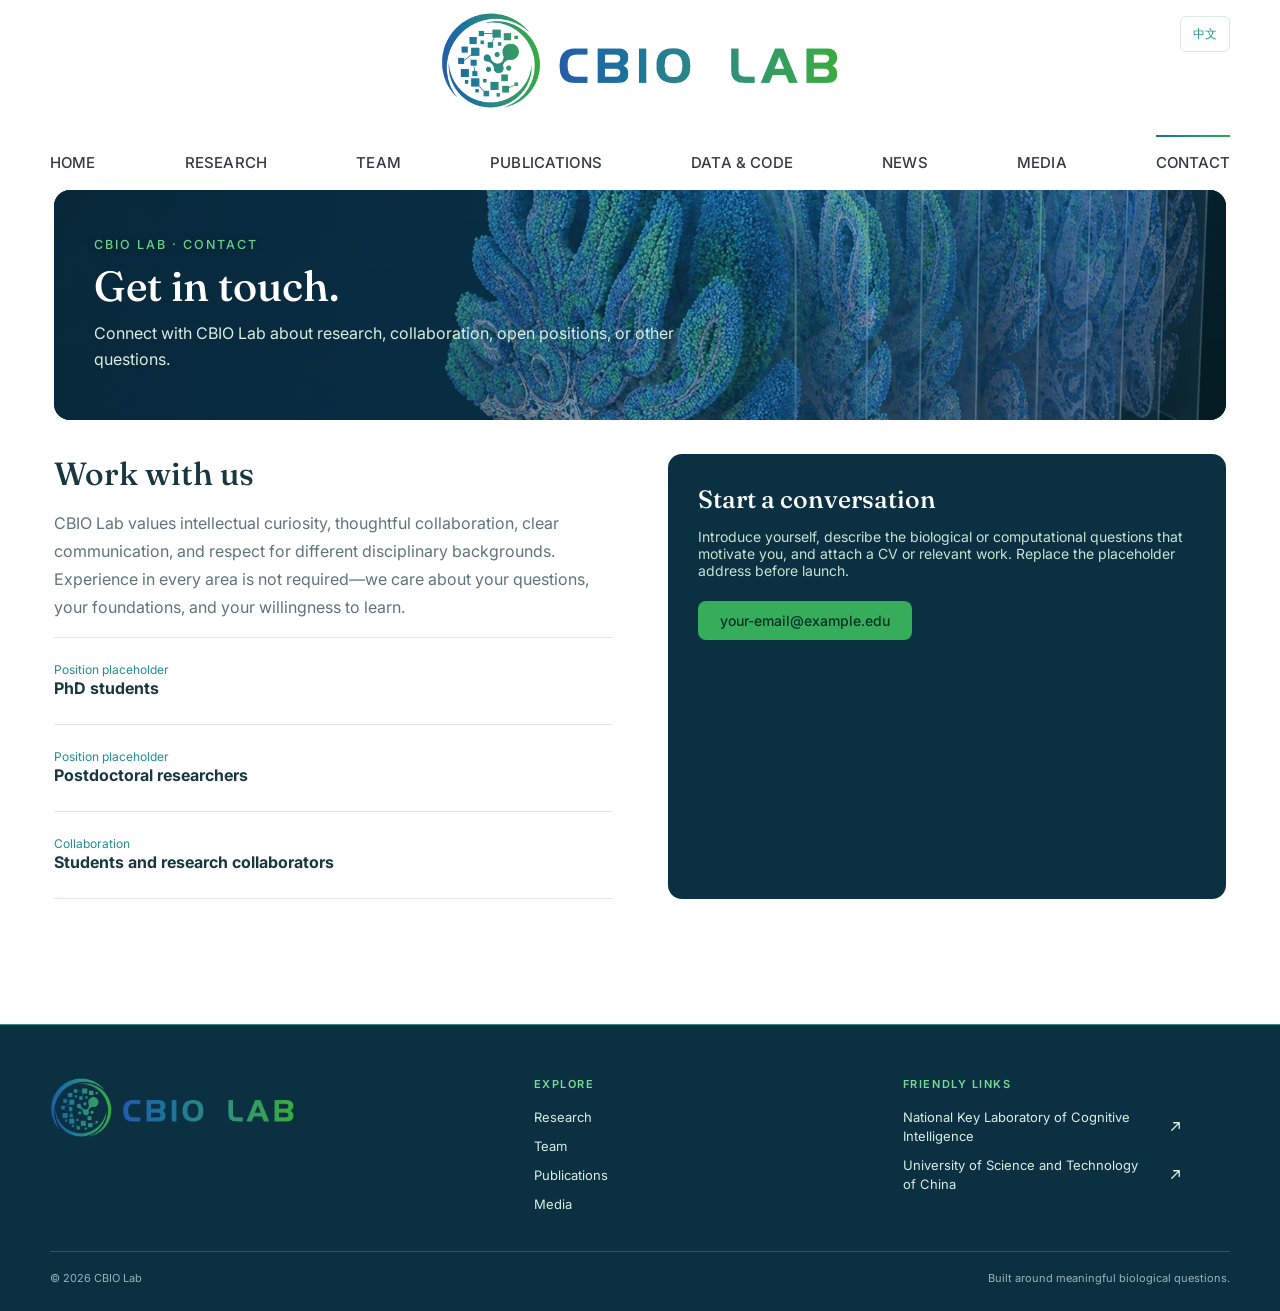
==== commit a9ac7a39: "Refine footer branding" ====
--- a/contact.html
+++ b/contact.html
@@ -9,8 +9,9 @@
   <div class="site-footer-inner">
     <div class="site-footer-grid">
       <div class="footer-brand">
-        <a class="footer-brand-name" href="index.html" aria-label="CBIO Lab home" data-i18n="common.logo.homeAriaLabel" data-i18n-attr="aria-label">CBIO LAB</a>
-        <p data-i18n="common.footer.tagline">Computational Biology and Intelligent Omics</p>
+        <a class="footer-brand-logo" href="index.html" aria-label="CBIO Lab home" data-i18n="common.logo.homeAriaLabel" data-i18n-attr="aria-label">
+          <img class="footer-logo" src="assets/cbio-lab-logo.png" alt="CBIO Lab" data-i18n="common.logo.imageAriaLabel" data-i18n-attr="alt">
+        </a>
       </div>
       <div class="footer-column">
         <h2 data-i18n="common.footer.exploreTitle">Explore</h2>
@@ -25,7 +26,7 @@
         <h2 data-i18n="common.footer.linksTitle">Friendly links</h2>
         <nav class="footer-links" aria-label="Friendly links" data-i18n="common.footer.linksAriaLabel" data-i18n-attr="aria-label:common.footer.linksAriaLabel">
           <a class="footer-link" href="https://cogskl.iflytek.com/" target="_blank" rel="noopener noreferrer">
-            <span data-i18n="common.footer.cogskl">iFLYTEK Cognitive Skills Lab</span>
+            <span data-i18n="common.footer.cogskl">National Key Laboratory of Cognitive Intelligence</span>
             <svg class="footer-link-icon" viewBox="0 0 16 16" aria-hidden="true"><path d="M4 12 12 4M6 4h6v6"></path></svg>
           </a>
           <a class="footer-link" href="https://www.ustc.edu.cn/" target="_blank" rel="noopener noreferrer">
--- a/styles.css
+++ b/styles.css
@@ -94,14 +94,13 @@
 .site-footer{margin-top:55px;padding:52px 24px 24px;color:#d8eee0;background:var(--dark);border-top:1px solid #2d8f83}
 .site-footer-inner{max-width:1180px;margin:auto}
 .site-footer-grid{display:grid;grid-template-columns:minmax(0,1.35fr) repeat(2,minmax(0,1fr));gap:42px;padding-bottom:38px}
-.footer-brand-name{display:inline-flex;align-items:center;gap:10px;color:#fff;font-size:20px;font-weight:600;letter-spacing:.16em}
-.footer-brand-name:before{width:10px;height:10px;background:var(--bright);border-radius:50%;content:"";box-shadow:14px 0 0 #2bb29e}
-.footer-brand p{max-width:245px;margin:18px 0 0;color:#b9d8cf;font-size:13px;line-height:1.65}
+.footer-brand-logo{display:inline-flex;max-width:245px;align-items:center}
+.footer-logo{display:block;width:min(245px,100%);height:auto}
 .footer-column h2{margin:0 0 17px;color:#78d996;font-size:11px;font-weight:600;letter-spacing:.14em;text-transform:uppercase}
 .footer-nav,.footer-links{display:grid;gap:10px}
 .footer-nav a,.footer-link{width:max-content;color:#d8eee0;font-size:13px;line-height:1.45;transition:color .18s,transform .18s}
 .footer-nav a:hover,.footer-link:hover{color:#fff;transform:translateX(2px)}
-.footer-nav a:focus-visible,.footer-brand-name:focus-visible,.footer-link:focus-visible{outline:2px solid #78d996;outline-offset:4px;border-radius:2px}
+.footer-nav a:focus-visible,.footer-brand-logo:focus-visible,.footer-link:focus-visible{outline:2px solid #78d996;outline-offset:4px;border-radius:2px}
 .footer-link{display:flex;width:min(100%,280px);align-items:center;justify-content:space-between;gap:18px}
 .footer-link-icon{width:15px;height:15px;flex:0 0 auto;fill:none;stroke:currentColor;stroke-linecap:round;stroke-linejoin:round;stroke-width:1.4}
 .footer-bottom{display:flex;align-items:center;justify-content:space-between;gap:20px;padding-top:18px;color:#93b7b5;border-top:1px solid rgba(216,238,224,.2);font-size:11px;line-height:1.5}
@@ -148,4 +147,4 @@
 @media(max-width:980px){.media-mini-grid{grid-template-columns:repeat(2,minmax(0,1fr))}}
 @media(max-width:640px){.media-section-heading{display:block}.media-section-heading p{margin-top:7px}.media-feature-grid,.media-mini-grid{grid-template-columns:1fr}.media-card-art{min-height:220px}.media-card-body{padding:18px}.media-detail-page{padding-top:22px}.media-back{margin-bottom:26px}.media-detail-heading h1{font-size:35px}.video-panel{padding:8px;border-radius:12px}}
 @media(max-width:640px){.hero,.hero-body{min-height:270px}}
-@media(max-width:640px){.site-footer{margin-top:38px;padding:38px 20px 20px}.site-footer-grid{grid-template-columns:1fr;gap:30px;padding-bottom:30px}.footer-brand p{margin-top:14px}.footer-bottom{align-items:flex-start;flex-direction:column;gap:6px}}
+@media(max-width:640px){.site-footer{margin-top:38px;padding:38px 20px 20px}.site-footer-grid{grid-template-columns:1fr;gap:30px;padding-bottom:30px}.footer-bottom{align-items:flex-start;flex-direction:column;gap:6px}}
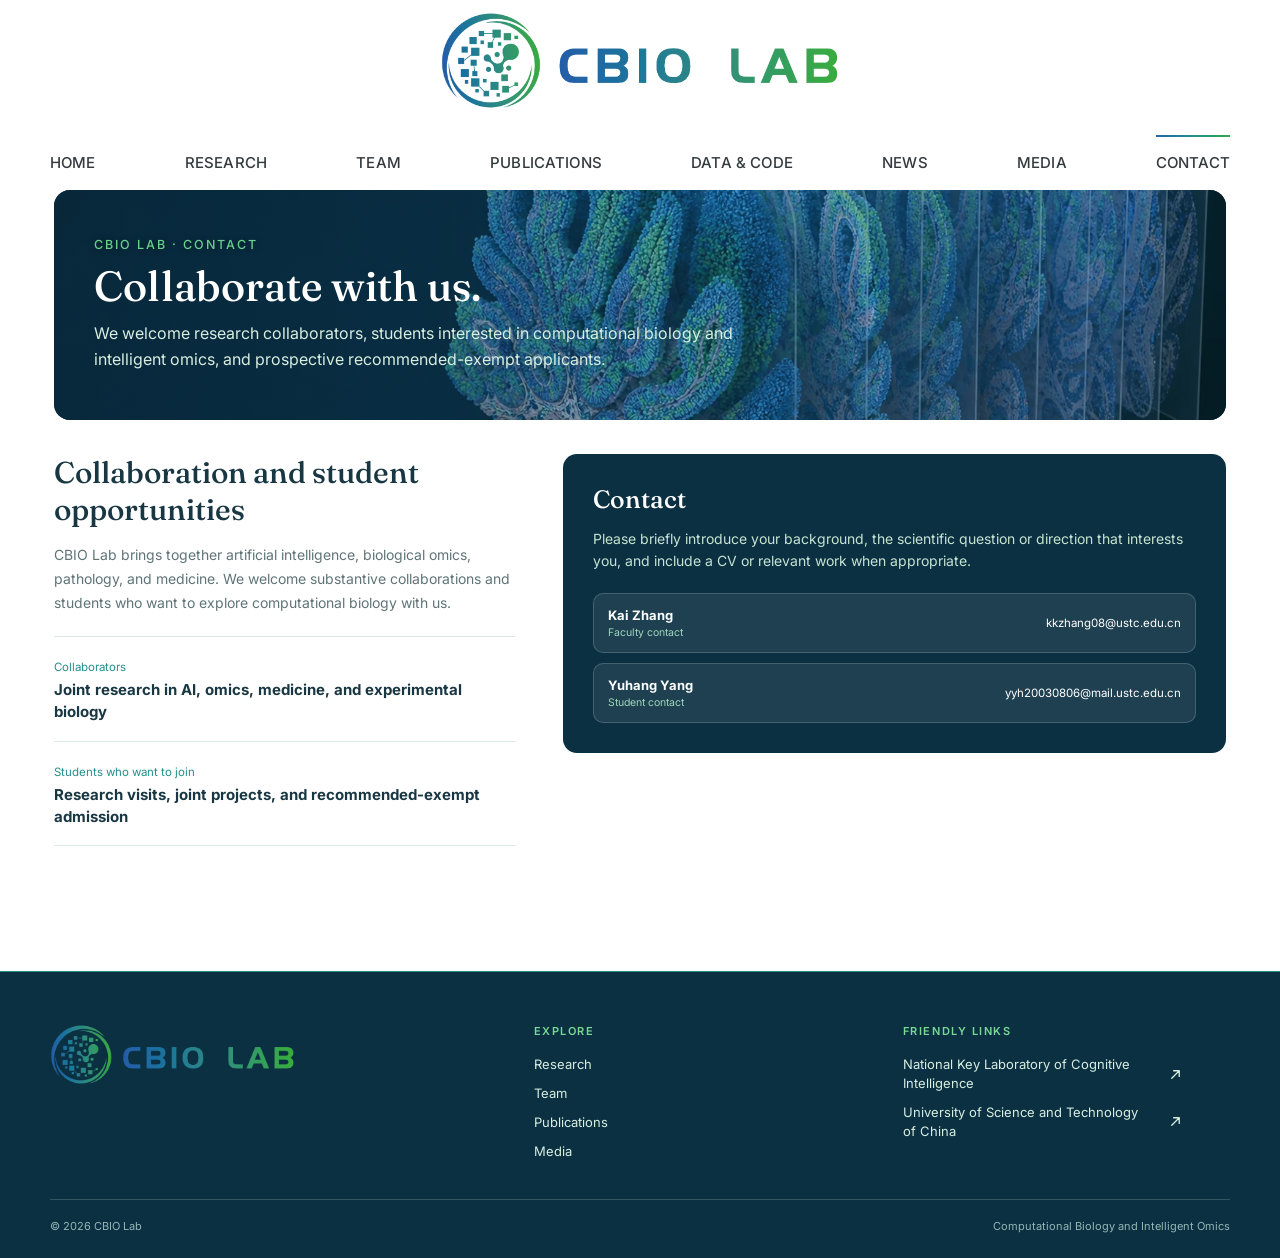
==== commit f2ac4921: "Refine team and research resources" ====
--- a/contact.html
+++ b/contact.html
@@ -1,36 +1,36 @@
-<!doctype html><html lang="en"><head><meta charset="utf-8"><meta name="viewport" content="width=device-width,initial-scale=1"><title>Contact | CBIO Lab</title><link rel="icon" href="assets/cbio-lab-favicon.png" type="image/png"><link rel="preconnect" href="https://fonts.googleapis.com"><link rel="preconnect" href="https://fonts.gstatic.com" crossorigin><link href="https://fonts.googleapis.com/css2?family=Fraunces:opsz,wght@9..144,400;9..144,500;9..144,600&family=Inter:wght@400;500;600&display=swap" rel="stylesheet"><link rel="stylesheet" href="styles.css?v=20260818"><script src="i18n.js" defer></script><script src="script.js" defer></script></head><body data-page="contact">
-<header class="site-header"><div class="header-inner"><a class="logo" href="index.html" aria-label="CBIO Lab home" data-i18n="common.logo.homeAriaLabel" data-i18n-attr="aria-label"><span class="logo-image" role="img" aria-label="CBIO Lab" data-i18n="common.logo.imageAriaLabel" data-i18n-attr="aria-label"></span></a><button class="menu-button" aria-label="Open menu" aria-expanded="false" data-i18n="common.menu.openAriaLabel" data-i18n-attr="aria-label"><span></span><span></span><span></span></button><nav class="main-nav" aria-label="Main navigation" data-i18n="common.navigation.ariaLabel" data-i18n-attr="aria-label"><a href="index.html" data-i18n="common.nav.home">Home</a><a href="research.html" data-i18n="common.nav.research">Research</a><a href="team.html" data-i18n="common.nav.team">Team</a><a href="publications.html" data-i18n="common.nav.publications">Publications</a><a href="data-code.html" data-i18n="common.nav.dataCode">Data &amp; Code</a><a href="news.html" data-i18n="common.nav.news">News</a><a href="media.html" data-i18n="common.nav.media">Media</a><a class="active" href="contact.html" data-i18n="common.nav.contact">Contact</a></nav></div></header>
-<main class="page-shell inner-content"><section class="inner-hero compact" style="--page-image:url('assets/three-dimensional-omics-hero-v2.webp')"><div><div class="eyebrow" data-i18n="contact.hero.eyebrow">CBIO LAB · CONTACT</div><h1 data-i18n="contact.hero.title">Get in touch.</h1><p data-i18n="contact.hero.body">Connect with CBIO Lab about research, collaboration, open positions, or other questions.</p></div></section>
-<section class="join-grid"><div class="join-copy"><h2 data-i18n="contact.join.heading">Work with us</h2><p data-i18n="contact.join.body">CBIO Lab values intellectual curiosity, thoughtful collaboration, clear communication, and respect for different disciplinary backgrounds. Experience in every area is not required—we care about your questions, your foundations, and your willingness to learn.</p>
-<div class="position-list"><article class="position"><span data-i18n="contact.positions.placeholder">Position placeholder</span><h3 data-i18n="contact.positions.phd">PhD students</h3></article><article class="position"><span data-i18n="contact.positions.placeholder">Position placeholder</span><h3 data-i18n="contact.positions.postdoc">Postdoctoral researchers</h3></article><article class="position"><span data-i18n="contact.positions.collaborationLabel">Collaboration</span><h3 data-i18n="contact.positions.collaborationTitle">Students and research collaborators</h3></article></div></div>
-<aside class="contact-panel"><h3 data-i18n="contact.conversation.heading">Start a conversation</h3><p data-i18n="contact.conversation.body">Introduce yourself, describe the biological or computational questions that motivate you, and attach a CV or relevant work. Replace the placeholder address before launch.</p><a class="button" href="mailto:your-email@example.edu" data-i18n="contact.conversation.emailLabel">your-email@example.edu</a></aside></section>
+<!doctype html><html lang="en"><head><meta charset="utf-8"><meta name="viewport" content="width=device-width,initial-scale=1"><title>Contact | CBIO Lab</title><link rel="icon" href="assets/cbio-lab-favicon.png" type="image/png"><link rel="preconnect" href="https://fonts.googleapis.com"><link rel="preconnect" href="https://fonts.gstatic.com" crossorigin><link href="https://fonts.googleapis.com/css2?family=Fraunces:opsz,wght@9..144,400;9..144,500;9..144,600&family=Inter:wght@400;500;600&display=swap" rel="stylesheet"><link rel="stylesheet" href="styles.css?v=20260824"><script src="script.js?v=20260824" defer></script></head><body data-page="contact">
+<header class="site-header"><div class="header-inner"><a class="logo" href="index.html" aria-label="CBIO Lab home"><span class="logo-image" role="img" aria-label="CBIO Lab"></span></a><button class="menu-button" aria-label="Open menu" aria-expanded="false"><span></span><span></span><span></span></button><nav class="main-nav" aria-label="Main navigation"><a href="index.html">Home</a><a href="research.html">Research</a><a href="team.html">Team</a><a href="publications.html">Publications</a><a href="data-code.html">Data &amp; Code</a><a href="news.html">News</a><a href="media.html">Media</a><a class="active" href="contact.html">Contact</a></nav></div></header>
+<main class="page-shell inner-content"><section class="inner-hero compact" style="--page-image:url('assets/three-dimensional-omics-hero-v2.webp')"><div><div class="eyebrow">CBIO LAB · CONTACT</div><h1>Collaborate with us.</h1><p>We welcome research collaborators, students interested in computational biology and intelligent omics, and prospective recommended-exempt applicants.</p></div></section>
+<section class="join-grid"><div class="join-copy"><h2>Collaboration and student opportunities</h2><p>CBIO Lab brings together artificial intelligence, biological omics, pathology, and medicine. We welcome substantive collaborations and students who want to explore computational biology with us.</p>
+<div class="position-list"><article class="position"><span>Collaborators</span><h3>Joint research in AI, omics, medicine, and experimental biology</h3></article><article class="position"><span>Students who want to join</span><h3>Research visits, joint projects, and recommended-exempt admission</h3></article></div></div>
+<aside class="contact-panel"><h3>Contact</h3><p>Please briefly introduce your background, the scientific question or direction that interests you, and include a CV or relevant work when appropriate.</p><div class="contact-email-list"><a class="contact-person" href="mailto:kkzhang08@ustc.edu.cn"><span><strong>Kai Zhang</strong><small>Faculty contact</small></span><em>kkzhang08@ustc.edu.cn</em></a><a class="contact-person" href="mailto:yyh20030806@mail.ustc.edu.cn"><span><strong>Yuhang Yang</strong><small>Student contact</small></span><em>yyh20030806@mail.ustc.edu.cn</em></a></div></aside></section>
 </main>
 <footer class="site-footer">
   <div class="site-footer-inner">
     <div class="site-footer-grid">
       <div class="footer-brand">
-        <a class="footer-brand-logo" href="index.html" aria-label="CBIO Lab home" data-i18n="common.logo.homeAriaLabel" data-i18n-attr="aria-label">
-          <img class="footer-logo" src="assets/cbio-lab-logo.png" alt="CBIO Lab" data-i18n="common.logo.imageAriaLabel" data-i18n-attr="alt">
+        <a class="footer-brand-logo" href="index.html" aria-label="CBIO Lab home">
+          <img class="footer-logo" src="assets/cbio-lab-logo.png" alt="CBIO Lab">
         </a>
       </div>
       <div class="footer-column">
-        <h2 data-i18n="common.footer.exploreTitle">Explore</h2>
-        <nav class="footer-nav" aria-label="Explore" data-i18n="common.footer.exploreTitle" data-i18n-attr="aria-label:common.footer.exploreTitle">
-          <a href="research.html" data-i18n="common.nav.research">Research</a>
-          <a href="team.html" data-i18n="common.nav.team">Team</a>
-          <a href="publications.html" data-i18n="common.nav.publications">Publications</a>
-          <a href="media.html" data-i18n="common.nav.media">Media</a>
+        <h2>Explore</h2>
+        <nav class="footer-nav" aria-label="Explore">
+          <a href="research.html">Research</a>
+          <a href="team.html">Team</a>
+          <a href="publications.html">Publications</a>
+          <a href="media.html">Media</a>
         </nav>
       </div>
       <div class="footer-column">
-        <h2 data-i18n="common.footer.linksTitle">Friendly links</h2>
-        <nav class="footer-links" aria-label="Friendly links" data-i18n="common.footer.linksAriaLabel" data-i18n-attr="aria-label:common.footer.linksAriaLabel">
+        <h2>Friendly links</h2>
+        <nav class="footer-links" aria-label="Friendly links">
           <a class="footer-link" href="https://cogskl.iflytek.com/" target="_blank" rel="noopener noreferrer">
-            <span data-i18n="common.footer.cogskl">National Key Laboratory of Cognitive Intelligence</span>
+            <span>National Key Laboratory of Cognitive Intelligence</span>
             <svg class="footer-link-icon" viewBox="0 0 16 16" aria-hidden="true"><path d="M4 12 12 4M6 4h6v6"></path></svg>
           </a>
           <a class="footer-link" href="https://www.ustc.edu.cn/" target="_blank" rel="noopener noreferrer">
-            <span data-i18n="common.footer.ustc">University of Science and Technology of China</span>
+            <span>University of Science and Technology of China</span>
             <svg class="footer-link-icon" viewBox="0 0 16 16" aria-hidden="true"><path d="M4 12 12 4M6 4h6v6"></path></svg>
           </a>
         </nav>
@@ -38,7 +38,7 @@
     </div>
     <div class="footer-bottom">
       <span>© <span data-year></span> CBIO Lab</span>
-      <span data-i18n="common.footer.note">Built around meaningful biological questions.</span>
+      <span>Computational Biology and Intelligent Omics</span>
     </div>
   </div>
 </footer>
--- a/styles.css
+++ b/styles.css
@@ -74,6 +74,7 @@
 .methods h3{margin:0 0 5px;font-size:15.5px;font-weight:500}
 .methods p{margin:0;color:#5f7178;font-size:13.5px;line-height:1.55}
 .news-grid{display:grid;grid-template-columns:repeat(2,1fr);gap:16px}
+.news-grid--single{grid-template-columns:minmax(0,580px)}
 .news-image{height:175px;background-position:center;background-size:cover}
 .news-image-1{background-image:url("assets/spatial-transcriptomics-hero-v2.webp")}
 .news-image-2{background-image:url("assets/three-dimensional-omics-hero-v2.webp")}
@@ -118,14 +119,25 @@
 .inner-content{padding-bottom:70px}
 .home-research{margin-top:3.6rem}
 .home-research .intro-row{margin:0 0 24px}
+.research-pipeline{display:grid;grid-template-columns:repeat(4,minmax(0,1fr));margin:0 0 24px;overflow:hidden;background:#f2f7f3;border:1px solid var(--line);border-radius:12px}
+.research-pipeline span{position:relative;padding:15px 28px 15px 18px;color:#32515a;font-size:12px;font-weight:600;letter-spacing:.04em;text-align:center}
+.research-pipeline span:not(:last-child):after{position:absolute;top:50%;right:7px;color:var(--accent);font-size:16px;content:"→";transform:translateY(-50%)}
 .intro-row{display:grid;grid-template-columns:1fr 2fr;gap:60px;margin:55px 0}
 .intro-row h2,.content-block h2{margin:0;font-family:Fraunces,Georgia,serif;font-size:30px;font-weight:500}
 .intro-row>p{margin:0;color:var(--muted);font-size:16px;line-height:1.8}
 .feature-list{display:grid;grid-template-columns:repeat(3,1fr);gap:16px}
+.feature-list--four{grid-template-columns:repeat(2,minmax(0,1fr))}
 .feature-card{padding:24px;background:#f2f7f3;border:1px solid var(--line);border-radius:12px}
 .feature-card .number{color:var(--accent);font-family:Fraunces,serif;font-size:28px}
 .feature-card h3{margin:40px 0 8px;font-size:17px;font-weight:500}
 .feature-card p{margin:0;color:var(--muted);font-size:13.5px;line-height:1.65}
+.home-research .feature-card h3{margin-top:18px}
+.research-areas{border-top:1px solid var(--line)}
+.research-area{display:grid;grid-template-columns:150px minmax(0,1fr) 155px;gap:30px;align-items:start;padding:32px 10px;border-bottom:1px solid var(--line)}
+.research-area-index{display:flex;flex-direction:column;gap:7px}.research-area-index span{color:var(--accent);font-family:Fraunces,serif;font-size:34px}.research-area-index small,.research-area-project small{color:var(--teal);font-size:10.5px;font-weight:600;letter-spacing:.1em;text-transform:uppercase}
+.research-area-copy h2{margin:0 0 10px;font-family:Fraunces,Georgia,serif;font-size:25px;font-weight:500}.research-area-copy p{max-width:680px;margin:0;color:var(--muted);font-size:14px;line-height:1.75}
+.research-area-project{display:flex;flex-direction:column;gap:8px;padding-top:8px}.research-area-project strong{color:var(--primary);font-size:15px;font-weight:600}
+.research-principles{display:grid;grid-template-columns:repeat(3,minmax(0,1fr));gap:16px}.research-principles article{padding:22px;background:#fff;border:1px solid var(--line);border-top:3px solid var(--accent);border-radius:12px}.research-principles h3{margin:0 0 8px;font-size:16px}.research-principles p{margin:0;color:var(--muted);font-size:13px;line-height:1.65}
 .content-block{margin-top:54px}
 .content-block-head{display:flex;align-items:flex-end;justify-content:space-between;margin-bottom:18px}
 .content-block-head p{max-width:550px;margin:0;color:var(--muted);font-size:14px}
@@ -137,14 +149,28 @@
 .wide-list{border-top:1px solid var(--line)}
 .wide-item{display:grid;grid-template-columns:145px 1fr 35px;gap:28px;align-items:center;padding:25px 10px;border-bottom:1px solid var(--line)}
 .wide-item .meta{color:var(--teal);font-size:12px}.wide-item h3{margin:0;font-family:Fraunces,serif;font-size:20px;font-weight:500;line-height:1.4}.wide-item>a{color:var(--teal);font-size:20px}
-.resource-grid{display:grid;grid-template-columns:repeat(2,1fr);gap:16px}.resource-card{padding:25px;background:#f2f7f3;border:1px solid var(--line);border-radius:12px}.resource-card small{color:var(--teal);text-transform:uppercase;letter-spacing:.1em}.resource-card h3{margin:18px 0 8px;font-family:Fraunces,serif;font-size:22px;font-weight:500}.resource-card p{color:var(--muted);font-size:14px}.resource-card a{color:var(--teal);font-size:13px;font-weight:500}
+.resource-list{border-top:1px solid var(--line)}.resource-item{display:grid;grid-template-columns:70px minmax(0,1fr) minmax(260px,auto);gap:28px;align-items:center;padding:28px 8px;border-bottom:1px solid var(--line)}.resource-index{color:var(--accent);font-family:Fraunces,Georgia,serif;font-size:28px}.resource-label{color:var(--teal);font-size:11px;font-weight:600;letter-spacing:.1em;text-transform:uppercase}.resource-copy h2{margin:7px 0 5px;font-family:Fraunces,Georgia,serif;font-size:25px;font-weight:500}.resource-copy p{max-width:680px;margin:0;color:var(--muted);font-size:13px;line-height:1.6}.resource-links{display:flex;flex-wrap:wrap;justify-content:flex-end;gap:8px}.resource-links a{display:inline-flex;align-items:center;gap:7px;padding:9px 11px;color:var(--teal);border:1px solid var(--line);border-radius:9px;background:#fff;font-size:11.5px;font-weight:600;transition:color .18s,border-color .18s,background .18s}.resource-links a:hover{color:#fff;border-color:var(--teal);background:var(--teal)}.resource-links svg{width:17px;height:17px;fill:none;stroke:currentColor;stroke-linecap:round;stroke-linejoin:round;stroke-width:1.7}
 .story-grid{display:grid;grid-template-columns:repeat(3,1fr);gap:16px}.story-card{overflow:hidden;border:1px solid var(--line);border-radius:12px}.story-image{height:190px;background-position:center;background-size:cover}.story-card:nth-child(1) .story-image{background-image:url("assets/spatial-transcriptomics-hero-v2.webp")}.story-card:nth-child(2) .story-image{background-image:url("assets/single-cell-omics-hero-v2.webp")}.story-card:nth-child(3) .story-image{background-image:url("assets/three-dimensional-omics-hero-v2.webp")}.story-body{padding:17px}.story-body small{color:var(--teal)}.story-body h3{margin:7px 0;font-family:Fraunces,serif;font-size:19px;font-weight:500}.story-body p{margin:0;color:var(--muted);font-size:13px}
-.join-grid{display:grid;grid-template-columns:1fr 1fr;gap:55px}.join-copy h2{margin:0 0 15px;font-family:Fraunces,serif;font-size:32px;font-weight:500}.join-copy p{color:var(--muted);line-height:1.75}.position-list{border-top:1px solid var(--line)}.position{padding:20px 0;border-bottom:1px solid var(--line)}.position h3{margin:0 0 6px;font-size:16px}.position span{color:var(--teal);font-size:12px}.contact-panel{padding:30px;background:var(--dark);color:#fff;border-radius:14px}.contact-panel h3{margin:0 0 10px;font-family:Fraunces,serif;font-size:25px;font-weight:500}.contact-panel p{color:#c7e4d2;font-size:14px}.contact-panel .button{margin-top:8px;background:var(--bright);color:#072f2a}
+.story-grid--single{grid-template-columns:minmax(0,580px)}
+.publication-list{border-top:1px solid var(--line)}
+.publication-item{display:grid;grid-template-columns:90px minmax(0,1fr);gap:34px;padding:30px 8px;border-bottom:1px solid var(--line)}
+.publication-year{color:var(--accent);font-family:Fraunces,Georgia,serif;font-size:28px}
+.publication-venue{color:var(--teal);font-size:11px;font-weight:600;letter-spacing:.11em;text-transform:uppercase}
+.publication-copy h2{max-width:920px;margin:8px 0 9px;font-family:Fraunces,Georgia,serif;font-size:24px;font-weight:500;line-height:1.35}.publication-copy h2 a:hover{color:var(--primary)}
+.publication-authors{max-width:920px;margin:0;color:var(--muted);font-size:12.5px;line-height:1.65}
+.publication-link{display:inline-block;margin-top:13px;color:var(--teal);font-size:12.5px;font-weight:600}
+.join-grid{display:grid;grid-template-columns:minmax(0,.82fr) minmax(440px,1.18fr);align-items:start;gap:48px}.join-copy h2{margin:0 0 15px;font-family:Fraunces,serif;font-size:30px;font-weight:500}.join-copy p{margin-bottom:22px;color:var(--muted);font-size:14px;line-height:1.7}.position-list{border-top:1px solid var(--line)}.position{padding:18px 0;border-bottom:1px solid var(--line)}.position h3{margin:4px 0 0;font-size:15px;line-height:1.45}.position span{color:var(--teal);font-size:11.5px}.contact-panel{padding:30px;background:var(--dark);color:#fff;border-radius:14px}.contact-panel h3{margin:0 0 10px;font-family:Fraunces,serif;font-size:25px;font-weight:500}.contact-panel p{margin-bottom:0;color:#c7e4d2;font-size:14px;line-height:1.6}.contact-panel .button{margin-top:8px;background:var(--bright);color:#072f2a}
+.contact-email-list{display:grid;gap:10px;margin-top:20px}.contact-person{display:flex;align-items:center;justify-content:space-between;gap:18px;padding:13px 14px;background:rgba(255,255,255,.08);border:1px solid rgba(255,255,255,.18);border-radius:10px;transition:background .18s,border-color .18s}.contact-person:hover{background:rgba(255,255,255,.13);border-color:rgba(120,217,150,.65)}.contact-person span{display:flex;flex-direction:column;gap:3px}.contact-person strong{font-size:13px}.contact-person small{color:#9fd5bd;font-size:10.5px}.contact-person em{color:#fff;font-size:11.5px;font-style:normal;word-break:break-all}
 .media-list{display:grid;grid-template-columns:repeat(2,1fr);gap:16px}.media-item{display:flex;gap:20px;padding:22px;border:1px solid var(--line);border-radius:12px}.media-icon{display:grid;width:48px;height:48px;flex:0 0 48px;place-items:center;color:var(--teal);background:#e3f3ea;border-radius:12px;font-size:20px}.media-item h3{margin:0;font-family:Fraunces,serif;font-size:19px;font-weight:500}.media-item p{margin:6px 0;color:var(--muted);font-size:13px}.media-item a{color:var(--teal);font-size:12px}
 .media-section{margin:52px 0}.media-section-heading{display:flex;align-items:baseline;justify-content:space-between;gap:24px;margin-bottom:18px}.media-section-heading h2{margin:0;color:#141414;font-family:Fraunces,Georgia,serif;font-size:30px;font-weight:500}.media-section-heading p{margin:0;color:var(--muted);font-size:14px;line-height:1.6}.media-feature-grid{display:grid;grid-template-columns:repeat(2,minmax(0,1fr));gap:20px}.media-feature-card{display:block;overflow:hidden;background:#fff;border:1px solid var(--line);border-radius:14px;transition:transform .18s,box-shadow .18s}.media-feature-card:hover{box-shadow:0 12px 28px rgba(20,40,30,.12);transform:translateY(-3px)}.media-card-art{position:relative;display:flex;min-height:280px;align-items:flex-end;padding:20px;background:linear-gradient(90deg,rgba(6,35,50,.82),rgba(6,35,50,.12)),url("assets/single-cell-omics-hero-v2.webp") center/cover;color:#fff}.media-card-art--empty{align-items:center;justify-content:center;background:linear-gradient(135deg,#e8f5ed,#e5f1f2 54%,#f8fbf8)}.media-play{position:absolute;top:50%;left:50%;display:grid;width:62px;height:62px;place-items:center;color:#fff;background:var(--teal);border:5px solid rgba(255,255,255,.82);border-radius:50%;font-size:21px;transform:translate(-50%,-50%);box-shadow:0 8px 24px rgba(4,39,50,.24)}.media-card-label{font-size:11px;font-weight:600;letter-spacing:.12em;text-transform:uppercase}.media-empty-mark{display:grid;width:76px;height:76px;place-items:center;color:var(--teal);background:rgba(255,255,255,.7);border:1px solid rgba(35,143,139,.2);border-radius:50%;font-size:34px;font-weight:300}.media-card-body{padding:20px 22px 22px}.media-card-body small,.media-mini-card small{color:var(--teal);font-size:11px;font-weight:600;letter-spacing:.1em;text-transform:uppercase}.media-card-body h3{margin:8px 0 6px;color:#141414;font-family:Fraunces,Georgia,serif;font-size:23px;font-weight:500}.media-card-body p{margin:0;color:var(--muted);font-size:14px;line-height:1.65}.media-card-link{display:inline-block;margin-top:16px;color:var(--teal);font-size:13px;font-weight:500}.media-feature-card--empty .media-card-link{color:#7b9492}.media-mini-grid{display:grid;grid-template-columns:repeat(4,minmax(0,1fr));gap:14px}.media-mini-card{min-height:214px;padding:18px;background:#fff;border:1px solid var(--line);border-radius:12px}.media-mini-icon{display:grid;width:42px;height:42px;place-items:center;margin-bottom:22px;color:var(--teal);background:#e4f3ea;border-radius:11px;font-size:20px}.media-mini-card h3{margin:8px 0 7px;color:#141414;font-family:Fraunces,Georgia,serif;font-size:18px;font-weight:500}.media-mini-card p{margin:0;color:var(--muted);font-size:13px;line-height:1.6}.media-detail-page{padding-top:34px}.media-back{display:inline-block;margin-bottom:34px;color:var(--teal);font-size:13px;font-weight:500}.media-detail-heading{max-width:760px;margin:0 auto 30px;text-align:center}.media-detail-heading h1{margin:0;color:#141414;font-family:Fraunces,Georgia,serif;font-size:46px;font-weight:500;line-height:1.1}.media-detail-heading p{margin:13px auto 0;max-width:620px;color:var(--muted);font-size:16px;line-height:1.7}.video-panel{max-width:1020px;margin:0 auto;padding:14px;background:#edf7f1;border:1px solid var(--line);border-radius:16px}.video-frame{width:100%;aspect-ratio:16/9;overflow:hidden;background:#081f2f;border-radius:10px}.video-frame iframe{display:block;width:100%;height:100%;border:0}
+.media-feature-grid--single{grid-template-columns:minmax(0,800px)}
+.media-card-art--evo2{min-height:0;aspect-ratio:16/9;padding:0;background:#eef3f2}.media-card-art--evo2 img{display:block;width:100%;height:100%;object-fit:contain}.media-card-art--evo2:after{position:absolute;inset:0;background:rgba(5,32,43,.08);content:""}.media-card-art--evo2 .media-play{z-index:1}
 @media(max-width:980px){.site-header{height:92px}.header-inner{flex-direction:row;justify-content:space-between}.logo-image{width:290px;height:72px}.main-nav{position:absolute;z-index:10;top:92px;right:0;left:0;display:none;height:auto;flex-direction:column;align-items:flex-start;padding:20px 28px;background:#fff;border-top:1px solid var(--line);box-shadow:0 12px 30px #052a361a}.main-nav.open{display:flex}.main-nav a{width:100%;height:auto;padding:10px 0}.menu-button{display:flex;width:40px;height:40px;flex-direction:column;align-items:center;justify-content:center;gap:5px;background:none;border:0}.menu-button span{width:22px;height:1.5px;background:var(--primary)}.language-toggle{top:50%;right:58px;transform:translateY(-50%)}.paper-grid{grid-template-columns:repeat(3,1fr)}.feature-list,.team-grid,.story-grid{grid-template-columns:repeat(2,1fr)}}
 @media(max-width:640px){.site-header{height:76px}.header-inner{width:calc(100% - 32px)}.logo-image{width:230px;height:58px}.logo.large .logo-image{width:300px;height:75px}.main-nav{top:76px}.language-toggle{right:54px}.page-shell{width:100%;margin-top:20px;padding:0 14px}.hero h1{font-size:30px}.hero-body{padding:1.7rem 1.4rem}.eyebrow{font-size:10.5px}.section-head h2{font-size:22px}.paper-grid{grid-template-columns:1fr;gap:10px}.paper-figure{height:180px}.paper-art{height:115px}.paper-body{min-height:0;padding:14px}.paper-body p{font-size:13px}.about-content{padding:1.5rem}.about-banner{height:170px}.methods{grid-template-columns:1fr}.news-grid{grid-template-columns:1fr}.join-content{padding:2rem 1.5rem}.site-footer>div{flex-direction:column;gap:5px}.inner-hero{min-height:270px;padding:28px 22px}.inner-hero.compact{min-height:205px;padding:24px 22px;margin-bottom:28px}.inner-hero h1,.inner-hero.compact h1{font-size:35px}.intro-row,.join-grid{grid-template-columns:1fr;gap:20px}.feature-list,.team-grid,.story-grid,.resource-grid,.media-list{grid-template-columns:1fr}.wide-item{grid-template-columns:1fr 24px;gap:8px}.wide-item .meta{grid-column:1/-1}}
 @media(max-width:980px){.media-mini-grid{grid-template-columns:repeat(2,minmax(0,1fr))}}
 @media(max-width:640px){.media-section-heading{display:block}.media-section-heading p{margin-top:7px}.media-feature-grid,.media-mini-grid{grid-template-columns:1fr}.media-card-art{min-height:220px}.media-card-body{padding:18px}.media-detail-page{padding-top:22px}.media-back{margin-bottom:26px}.media-detail-heading h1{font-size:35px}.video-panel{padding:8px;border-radius:12px}}
+@media(max-width:900px){.resource-item{grid-template-columns:60px minmax(0,1fr)}.resource-links{grid-column:2;justify-content:flex-start}.join-grid{grid-template-columns:1fr;gap:28px}}
+@media(max-width:780px){.research-area{grid-template-columns:90px minmax(0,1fr)}.research-area-project{grid-column:2}.research-principles{grid-template-columns:1fr}.contact-person{align-items:flex-start;flex-direction:column;gap:8px}}
+@media(max-width:640px){.research-pipeline{grid-template-columns:1fr}.research-pipeline span:not(:last-child):after{top:auto;right:50%;bottom:-11px;content:"↓";transform:translateX(50%)}.feature-list--four{grid-template-columns:1fr}.research-area{grid-template-columns:1fr;gap:14px;padding:24px 4px}.research-area-index{flex-direction:row;align-items:baseline}.research-area-project{grid-column:1}.publication-item,.resource-item{grid-template-columns:1fr;gap:10px}.resource-links{grid-column:1;margin-top:8px}.publication-copy h2{font-size:21px}.news-grid--single,.story-grid--single,.media-feature-grid--single{grid-template-columns:1fr}}
 @media(max-width:640px){.hero,.hero-body{min-height:270px}}
 @media(max-width:640px){.site-footer{margin-top:38px;padding:38px 20px 20px}.site-footer-grid{grid-template-columns:1fr;gap:30px;padding-bottom:30px}.footer-bottom{align-items:flex-start;flex-direction:column;gap:6px}}
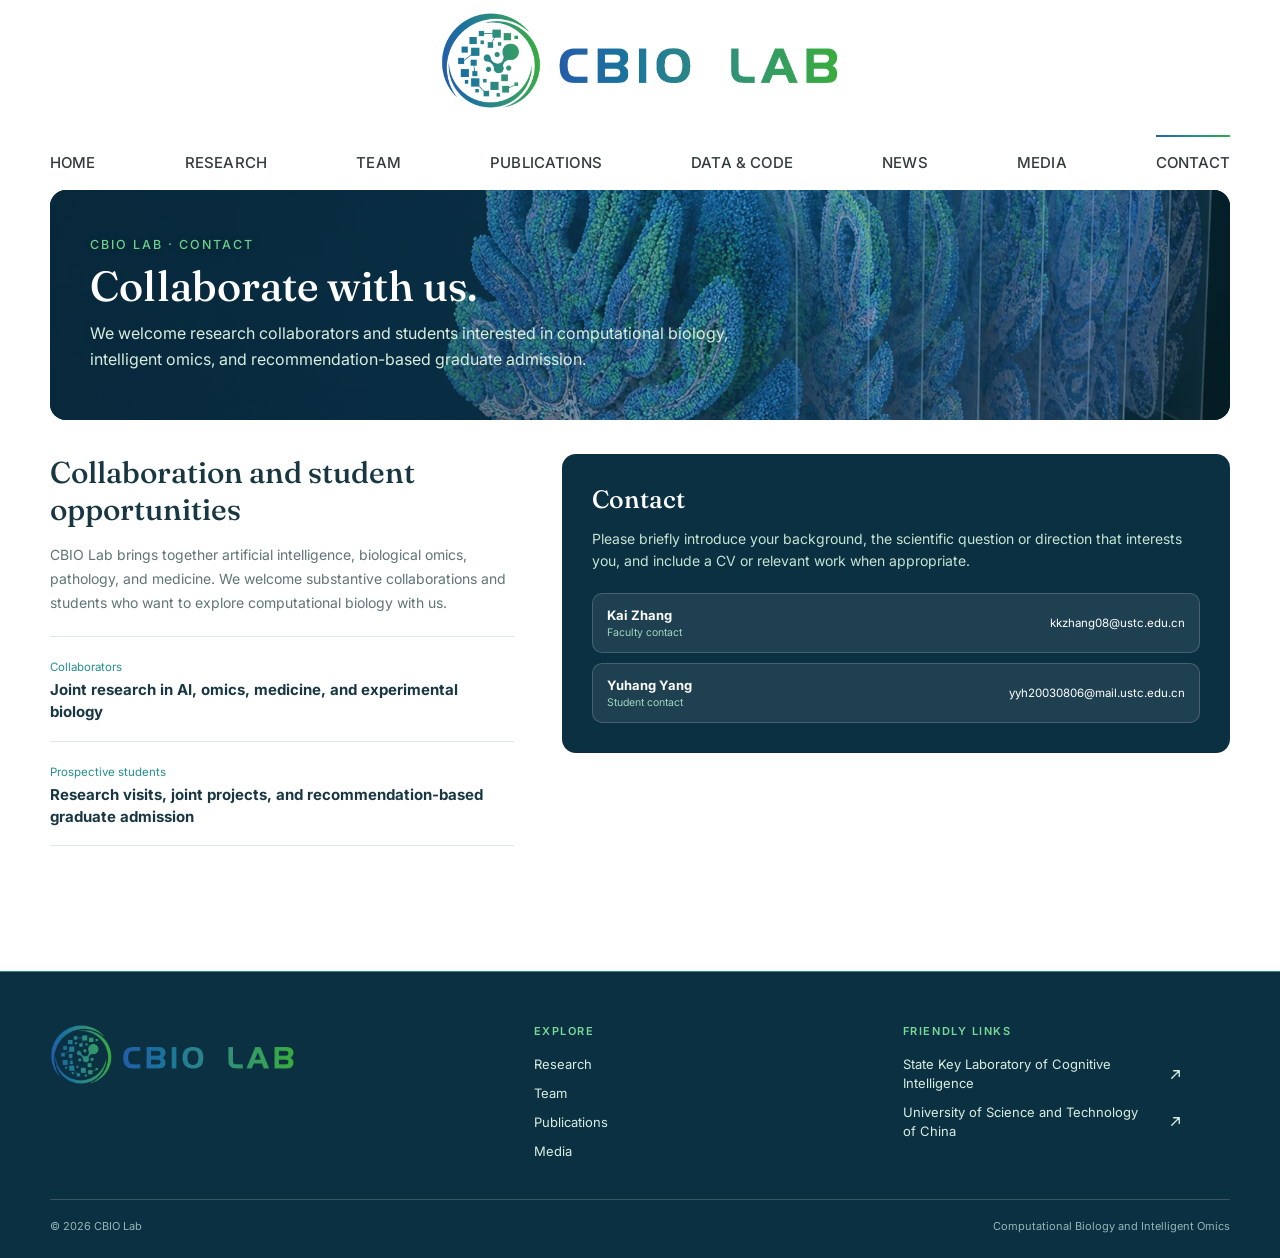
==== commit 4ccc325e: "Polish CBIO Lab website" ====
--- a/contact.html
+++ b/contact.html
@@ -1,8 +1,8 @@
-<!doctype html><html lang="en"><head><meta charset="utf-8"><meta name="viewport" content="width=device-width,initial-scale=1"><title>Contact | CBIO Lab</title><link rel="icon" href="assets/cbio-lab-favicon.png" type="image/png"><link rel="preconnect" href="https://fonts.googleapis.com"><link rel="preconnect" href="https://fonts.gstatic.com" crossorigin><link href="https://fonts.googleapis.com/css2?family=Fraunces:opsz,wght@9..144,400;9..144,500;9..144,600&family=Inter:wght@400;500;600&display=swap" rel="stylesheet"><link rel="stylesheet" href="styles.css?v=20260824"><script src="script.js?v=20260824" defer></script></head><body data-page="contact">
-<header class="site-header"><div class="header-inner"><a class="logo" href="index.html" aria-label="CBIO Lab home"><span class="logo-image" role="img" aria-label="CBIO Lab"></span></a><button class="menu-button" aria-label="Open menu" aria-expanded="false"><span></span><span></span><span></span></button><nav class="main-nav" aria-label="Main navigation"><a href="index.html">Home</a><a href="research.html">Research</a><a href="team.html">Team</a><a href="publications.html">Publications</a><a href="data-code.html">Data &amp; Code</a><a href="news.html">News</a><a href="media.html">Media</a><a class="active" href="contact.html">Contact</a></nav></div></header>
-<main class="page-shell inner-content"><section class="inner-hero compact" style="--page-image:url('assets/three-dimensional-omics-hero-v2.webp')"><div><div class="eyebrow">CBIO LAB · CONTACT</div><h1>Collaborate with us.</h1><p>We welcome research collaborators, students interested in computational biology and intelligent omics, and prospective recommended-exempt applicants.</p></div></section>
-<section class="join-grid"><div class="join-copy"><h2>Collaboration and student opportunities</h2><p>CBIO Lab brings together artificial intelligence, biological omics, pathology, and medicine. We welcome substantive collaborations and students who want to explore computational biology with us.</p>
-<div class="position-list"><article class="position"><span>Collaborators</span><h3>Joint research in AI, omics, medicine, and experimental biology</h3></article><article class="position"><span>Students who want to join</span><h3>Research visits, joint projects, and recommended-exempt admission</h3></article></div></div>
+<!doctype html><html lang="en"><head><meta charset="utf-8"><meta name="viewport" content="width=device-width,initial-scale=1"><meta name="description" content="Contact CBIO Lab about research collaboration and student opportunities in computational biology and intelligent omics."><meta name="theme-color" content="#ffffff"><title>Contact | CBIO Lab</title><link rel="icon" href="assets/cbio-lab-favicon.png" type="image/png"><link rel="preconnect" href="https://fonts.googleapis.com"><link rel="preconnect" href="https://fonts.gstatic.com" crossorigin><link href="https://fonts.googleapis.com/css2?family=Fraunces:opsz,wght@9..144,400;9..144,500;9..144,600&family=Inter:wght@400;500;600&display=swap" rel="stylesheet"><link rel="stylesheet" href="styles.css?v=20260833"><script src="script.js?v=20260829" defer></script></head><body data-page="contact">
+<header class="site-header"><div class="header-inner"><a class="logo" href="index.html" aria-label="CBIO Lab home"><span class="logo-image" role="img" aria-label="CBIO Lab"></span></a><button class="menu-button" type="button" aria-label="Open menu" aria-expanded="false"><span></span><span></span><span></span></button><nav class="main-nav" aria-label="Main navigation"><a href="index.html">Home</a><a href="research.html">Research</a><a href="team.html">Team</a><a href="publications.html">Publications</a><a href="data-code.html">Data &amp; Code</a><a href="news.html">News</a><a href="media.html">Media</a><a class="active" href="contact.html">Contact</a></nav></div></header>
+<main class="page-shell inner-content"><section class="inner-hero compact" style="--page-image:url('assets/three-dimensional-omics-hero-v2.webp')"><div><div class="eyebrow">CBIO LAB · CONTACT</div><h1>Collaborate with us.</h1><p>We welcome research collaborators and students interested in computational biology, intelligent omics, and recommendation-based graduate admission.</p></div></section>
+<section class="join-grid" aria-labelledby="opportunities-title"><div class="join-copy"><h2 id="opportunities-title">Collaboration and student opportunities</h2><p>CBIO Lab brings together artificial intelligence, biological omics, pathology, and medicine. We welcome substantive collaborations and students who want to explore computational biology with us.</p>
+<div class="position-list"><article class="position"><span>Collaborators</span><h3>Joint research in AI, omics, medicine, and experimental biology</h3></article><article class="position"><span>Prospective students</span><h3>Research visits, joint projects, and recommendation-based graduate admission</h3></article></div></div>
 <aside class="contact-panel"><h3>Contact</h3><p>Please briefly introduce your background, the scientific question or direction that interests you, and include a CV or relevant work when appropriate.</p><div class="contact-email-list"><a class="contact-person" href="mailto:kkzhang08@ustc.edu.cn"><span><strong>Kai Zhang</strong><small>Faculty contact</small></span><em>kkzhang08@ustc.edu.cn</em></a><a class="contact-person" href="mailto:yyh20030806@mail.ustc.edu.cn"><span><strong>Yuhang Yang</strong><small>Student contact</small></span><em>yyh20030806@mail.ustc.edu.cn</em></a></div></aside></section>
 </main>
 <footer class="site-footer">
@@ -26,7 +26,7 @@
         <h2>Friendly links</h2>
         <nav class="footer-links" aria-label="Friendly links">
           <a class="footer-link" href="https://cogskl.iflytek.com/" target="_blank" rel="noopener noreferrer">
-            <span>National Key Laboratory of Cognitive Intelligence</span>
+            <span>State Key Laboratory of Cognitive Intelligence</span>
             <svg class="footer-link-icon" viewBox="0 0 16 16" aria-hidden="true"><path d="M4 12 12 4M6 4h6v6"></path></svg>
           </a>
           <a class="footer-link" href="https://www.ustc.edu.cn/" target="_blank" rel="noopener noreferrer">
--- a/styles.css
+++ b/styles.css
@@ -1,9 +1,12 @@
-:root{--primary:#1f67aa;--teal:#238f8b;--green:#238f8b;--accent:#2fa94f;--bright:#36ad5b;--dark:#0b3042;--text:#183743;--muted:#607477;--line:#dce8e2}
+:root{--primary:#1f67aa;--teal:#238f8b;--green:#238f8b;--accent:#2fa94f;--bright:#36ad5b;--dark:#0b3042;--text:#183743;--muted:#607477;--line:#dce8e2;--card-radius:14px;--card-shadow:0 10px 26px rgba(20,40,30,.1);--card-pad-x:22px;--card-pad-y:20px;--card-label-size:11px;--card-title-size:20px;--card-copy-size:13.5px}
 *{box-sizing:border-box}
 html{scroll-behavior:smooth}
 body{min-height:100vh;margin:0;background:#fff;color:var(--text);font-family:Inter,-apple-system,BlinkMacSystemFont,"Segoe UI",sans-serif;-webkit-font-smoothing:antialiased;display:flex;flex-direction:column}
 main{flex:1}
 a{color:inherit;text-decoration:none}
+img{max-width:100%}
+::selection{color:#fff;background:var(--teal)}
+a:focus-visible,button:focus-visible{outline:3px solid color-mix(in srgb,var(--teal) 62%,white);outline-offset:3px}
 .site-header{height:190px;background:#fff}
 .header-inner{position:relative;width:min(calc(100% - 48px),1180px);height:100%;margin:auto;display:flex;flex-direction:column;align-items:center;justify-content:flex-end;gap:25px}
 .logo{display:flex;flex:0 0 auto;flex-direction:column;align-items:center}
@@ -13,10 +16,7 @@
 .main-nav a:after{position:absolute;top:0;right:0;left:0;height:2px;background:linear-gradient(90deg,var(--primary),var(--teal),var(--accent));content:"";transform:scaleX(0);transition:transform .2s}
 .main-nav a:hover:after,.main-nav a.active:after{transform:scaleX(1)}
 .menu-button{display:none}
-.language-toggle{position:absolute;top:16px;right:0;min-height:36px;padding:0 12px;border:1px solid var(--line);border-radius:6px;background:#fff;color:var(--teal);font:500 12px Inter,sans-serif;cursor:pointer}
-.language-toggle:hover{background:#eef9fa;border-color:var(--teal)}
-.language-toggle:focus-visible{outline:3px solid color-mix(in srgb,var(--green) 68%,white);outline-offset:3px}
-.page-shell{max-width:1180px;margin:0 auto;padding:0 4px}
+.page-shell{width:min(calc(100% - 48px),1180px);max-width:none;margin:0 auto;padding:0}
 .hero{position:relative;min-height:290px;border-radius:16px;overflow:hidden;background:var(--dark)}
 .hero-slide{position:absolute;inset:0;background-position:center;background-size:cover;opacity:0;transition:opacity 1.4s ease-in-out}
 .hero-slide.on{opacity:1}
@@ -25,73 +25,22 @@
 .eyebrow{margin-bottom:14px;color:#69d18c;font-size:12.5px;font-weight:500;letter-spacing:.16em;text-shadow:0 1px 6px #0006}
 .hero h1{max-width:820px;margin:0;color:#fff;font-family:Fraunces,Georgia,serif;font-size:44px;font-weight:500;letter-spacing:-.01em;line-height:1.1;text-shadow:0 2px 22px #0009}
 .hero-sub{max-width:640px;margin:16px 0 0;color:#e3f4e9;font-size:16.5px;line-height:1.6;text-shadow:0 1px 12px #0008}
-.button{display:inline-block;padding:11px 22px;border-radius:8px;font-size:14px;font-weight:500}
 .hero-credit{position:absolute;right:12px;bottom:10px;color:#ffffff9e;font-size:10.5px}
 .content-section{margin-top:3.4rem}
 .section-head{display:flex;align-items:baseline;justify-content:space-between;margin-bottom:18px}
-.section-head h2,.about-content h2,.join-content h2{margin:0;color:#141414;font-family:Fraunces,Georgia,serif;font-size:26px;font-weight:500}
+.section-head h2{margin:0;color:#141414;font-family:Fraunces,Georgia,serif;font-size:30px;font-weight:500}
 .section-head>a{color:var(--green);font-size:13px;font-weight:500}
+.section-head>a:hover,.media-back:hover{text-decoration:underline;text-underline-offset:4px}
 .paper-grid{display:grid;grid-template-columns:repeat(3,1fr);gap:15px}
-.paper-card,.news-card{overflow:hidden;background:#fff;border:1px solid var(--line);border-radius:12px;transition:transform .16s,box-shadow .16s}
-.paper-card:hover,.news-card:hover{box-shadow:0 8px 22px rgba(20,40,30,.1);transform:translateY(-3px)}
-.paper-main{display:block}
+.paper-card{overflow:hidden;background:#fff;border:1px solid var(--line);border-radius:12px;transition:transform .16s,box-shadow .16s}
+.paper-card:hover{box-shadow:0 8px 22px rgba(20,40,30,.1);transform:translateY(-3px)}
+.paper-main{display:flex;height:100%;flex-direction:column}
 .paper-figure{display:flex;height:190px;align-items:center;justify-content:center;padding:10px;background:#f1f7f4;overflow:hidden}
 .paper-figure img{display:block;width:100%;height:100%;object-fit:contain}
-.paper-art{position:relative;height:138px;overflow:hidden}
 .paper-body{min-height:108px;padding:12px 14px}
 .paper-body span{color:#708087;font-size:11.5px}
 .paper-body p{margin:5px 0 0;color:#1a1a1a;font-size:14px;line-height:1.42}
-.demo-link{display:flex;align-items:center;gap:6px;padding:9px 14px;color:var(--green);border-top:1px solid #e3ecee;font-size:12.5px;font-weight:500}
-.demo-link:hover{background:#eef9fa}
-.demo-link small{font-size:10px}
-.art-1{background:#e7f6f8}
-.art-1 svg,.art-4 svg{width:100%;height:100%;fill:#36cbd9;stroke:#087f95;stroke-width:2}
-.art-1 svg path{fill:none}
-.art-2{background:#eefaff}
-.art-2 span{position:absolute;width:34px;height:34px;background:#4fc9ea;border-radius:45% 55% 60% 40%}
-.art-2 span:nth-child(1){top:27px;left:27px}.art-2 span:nth-child(2){top:72px;left:58px;width:47px;height:47px;background:#35d6e2}.art-2 span:nth-child(3){top:23px;right:36px;width:52px;height:52px;background:#65b9e8}.art-2 span:nth-child(4){right:20px;bottom:17px;background:#628fce}.art-2 span:nth-child(5){left:47%;top:54px;width:23px;height:23px;background:#268fb4}
-.art-3{display:flex;align-items:center;justify-content:center;gap:10px;background:#e9f6f7}
-.art-3 i{width:19px;height:19px;background:#16b9cb;border-radius:50%;box-shadow:25px 22px 0 #69dbe3,-18px 34px 0 #399bc9,9px -31px 0 #2dabc1}
-.art-3 i:nth-child(even){transform:translateY(17px)}
-.art-4{background:#f3f4f6}
-.art-4 .bars{fill:none;stroke:#91dae1;stroke-width:12}.art-4 .trend{fill:none;stroke:#167fae;stroke-width:3}
-.art-5{display:grid;place-items:center;background:#fff}
-.helix{position:relative;width:120px;height:90px}
-.helix:before,.helix:after{position:absolute;inset:4px 18px;border:3px solid #20c9d7;border-block-color:transparent;border-radius:50%;content:"";transform:rotate(35deg)}
-.helix:after{border-color:#1c8db9 transparent;transform:rotate(-35deg)}
-.helix i{position:absolute;top:50%;left:50%;width:55px;height:1px;background:#7499a1;transform-origin:left}
-.helix i:nth-child(1){transform:rotate(15deg) translateX(-28px)}.helix i:nth-child(2){transform:rotate(42deg) translateX(-28px)}.helix i:nth-child(3){transform:rotate(69deg) translateX(-28px)}.helix i:nth-child(4){transform:rotate(96deg) translateX(-28px)}.helix i:nth-child(5){transform:rotate(123deg) translateX(-28px)}.helix i:nth-child(6){transform:rotate(150deg) translateX(-28px)}
-.about-panel{margin-top:3.6rem;overflow:hidden;background:#f2f7f3;border:1px solid var(--line);border-radius:16px}
-.about-banner{height:230px;background-color:var(--teal);background-image:linear-gradient(90deg,#0b3042b3,#238f8b33),url("assets/single-cell-omics-hero-v2.webp");background-blend-mode:normal,color;background-position:center 55%;background-size:cover}
-.about-content{padding:2rem 2.2rem 2.3rem}
-.about-content h2{font-size:27px}
-.about-content>p{max-width:780px;margin:.6rem 0 0;color:#465a61;font-size:16.5px;line-height:1.72}
-.button.green{margin-top:16px;background:var(--green);color:#fff}
-.methods{display:grid;grid-template-columns:repeat(3,1fr);gap:16px;margin-top:1.9rem}
-.methods article{padding:18px;background:#fff;border:1px solid var(--line);border-radius:12px}
-.method-icon{display:flex;width:42px;height:42px;align-items:center;justify-content:center;margin-bottom:13px;color:var(--primary);background:#e3f3ea;border-radius:11px}
-.method-icon svg{width:22px;height:22px;fill:none;stroke:currentColor;stroke-width:1.7;stroke-linecap:round;stroke-linejoin:round}
-.methods h3{margin:0 0 5px;font-size:15.5px;font-weight:500}
-.methods p{margin:0;color:#5f7178;font-size:13.5px;line-height:1.55}
-.news-grid{display:grid;grid-template-columns:repeat(2,1fr);gap:16px}
-.news-grid--single{grid-template-columns:minmax(0,580px)}
-.news-image{height:175px;background-position:center;background-size:cover}
-.news-image-1{background-image:url("assets/spatial-transcriptomics-hero-v2.webp")}
-.news-image-2{background-image:url("assets/three-dimensional-omics-hero-v2.webp")}
-.news-body{padding:14px 17px 17px}
-.news-body span{color:#708087;font-size:12px}
-.news-body h3{margin:6px 0 0;color:#141414;font-family:Fraunces,Georgia,serif;font-size:17px;font-weight:500;line-height:1.38}
-.brand-signature{margin-top:26px;padding:44px 20px 30px;text-align:center;border-top:1px solid var(--line)}
-.logo.large{display:inline-block}
-.logo.large .logo-image{width:470px;height:118px}
-.join-panel{position:relative;margin:0 0 1rem;overflow:hidden;border-radius:16px}
-.join-bg,.join-scrim{position:absolute;inset:0}
-.join-bg{background:url("assets/three-dimensional-omics-hero-v2.webp") center 57%/cover}
-.join-scrim{background:linear-gradient(90deg,rgba(6,22,13,.92),rgba(6,22,13,.68))}
-.join-content{position:relative;display:flex;align-items:center;justify-content:space-between;gap:22px;padding:2.6rem 2.4rem;flex-wrap:wrap}
-.join-content h2{color:#fff;font-size:27px}
-.join-content p{max-width:580px;margin:6px 0 0;color:#c7e4d2;font-size:14.5px;line-height:1.5}
-.join-button{color:#072f2a;background:var(--bright);white-space:nowrap}
+.featured-grid{display:grid;grid-template-columns:minmax(0,2fr) minmax(300px,1fr);gap:18px}.featured-side{display:grid;grid-template-rows:repeat(2,minmax(0,1fr));gap:18px}.featured-card{overflow:hidden;background:#fff;border:1px solid var(--line);border-radius:14px;transition:transform .18s,box-shadow .18s}.featured-card:hover{box-shadow:0 12px 28px rgba(20,40,30,.12);transform:translateY(-3px)}.featured-card>a{display:flex;height:100%;flex-direction:column}.featured-cover{position:relative;overflow:hidden;background:#edf4f2}.featured-cover img{display:block;width:100%;height:100%;object-fit:cover;transition:transform .35s ease}.featured-card:hover .featured-cover img{transform:scale(1.018)}.featured-card--lead .featured-cover{aspect-ratio:16/9}.featured-card--compact .featured-cover{height:138px}.featured-body{display:flex;flex:1;flex-direction:column;align-items:flex-start;padding:20px 22px 22px}.featured-card--compact .featured-body{padding:15px 17px 17px}.featured-kicker{color:var(--teal);font-size:10.5px;font-weight:600;letter-spacing:.07em;text-transform:uppercase}.featured-card h3{margin:8px 0 0;color:#141414;font-family:Fraunces,Georgia,serif;font-size:19px;font-weight:500;line-height:1.35}.featured-card--lead h3{font-size:25px}.featured-card p{max-width:62ch;margin:9px 0 0;color:var(--muted);font-size:13px;line-height:1.65}.featured-cta{display:inline-block;margin-top:auto;padding-top:14px;color:var(--teal);font-size:12.5px;font-weight:600}.featured-play{position:absolute;top:50%;left:50%;display:grid;width:46px;height:46px;place-items:center;color:#fff;background:rgba(35,143,139,.92);border:3px solid rgba(255,255,255,.88);border-radius:50%;font-size:15px;transform:translate(-50%,-50%);box-shadow:0 6px 18px rgba(4,39,50,.22)}
 .site-footer{margin-top:55px;padding:52px 24px 24px;color:#d8eee0;background:var(--dark);border-top:1px solid #2d8f83}
 .site-footer-inner{max-width:1180px;margin:auto}
 .site-footer-grid{display:grid;grid-template-columns:minmax(0,1.35fr) repeat(2,minmax(0,1fr));gap:42px;padding-bottom:38px}
@@ -119,58 +68,69 @@
 .inner-content{padding-bottom:70px}
 .home-research{margin-top:3.6rem}
 .home-research .intro-row{margin:0 0 24px}
-.research-pipeline{display:grid;grid-template-columns:repeat(4,minmax(0,1fr));margin:0 0 24px;overflow:hidden;background:#f2f7f3;border:1px solid var(--line);border-radius:12px}
-.research-pipeline span{position:relative;padding:15px 28px 15px 18px;color:#32515a;font-size:12px;font-weight:600;letter-spacing:.04em;text-align:center}
-.research-pipeline span:not(:last-child):after{position:absolute;top:50%;right:7px;color:var(--accent);font-size:16px;content:"→";transform:translateY(-50%)}
 .intro-row{display:grid;grid-template-columns:1fr 2fr;gap:60px;margin:55px 0}
-.intro-row h2,.content-block h2{margin:0;font-family:Fraunces,Georgia,serif;font-size:30px;font-weight:500}
+.intro-row h2,.content-block h2{margin:0;color:#141414;font-family:Fraunces,Georgia,serif;font-size:30px;font-weight:500}
 .intro-row>p{margin:0;color:var(--muted);font-size:16px;line-height:1.8}
-.feature-list{display:grid;grid-template-columns:repeat(3,1fr);gap:16px}
-.feature-list--four{grid-template-columns:repeat(2,minmax(0,1fr))}
-.feature-card{padding:24px;background:#f2f7f3;border:1px solid var(--line);border-radius:12px}
-.feature-card .number{color:var(--accent);font-family:Fraunces,serif;font-size:28px}
-.feature-card h3{margin:40px 0 8px;font-size:17px;font-weight:500}
-.feature-card p{margin:0;color:var(--muted);font-size:13.5px;line-height:1.65}
-.home-research .feature-card h3{margin-top:18px}
-.research-areas{border-top:1px solid var(--line)}
-.research-area{display:grid;grid-template-columns:150px minmax(0,1fr) 155px;gap:30px;align-items:start;padding:32px 10px;border-bottom:1px solid var(--line)}
-.research-area-index{display:flex;flex-direction:column;gap:7px}.research-area-index span{color:var(--accent);font-family:Fraunces,serif;font-size:34px}.research-area-index small,.research-area-project small{color:var(--teal);font-size:10.5px;font-weight:600;letter-spacing:.1em;text-transform:uppercase}
-.research-area-copy h2{margin:0 0 10px;font-family:Fraunces,Georgia,serif;font-size:25px;font-weight:500}.research-area-copy p{max-width:680px;margin:0;color:var(--muted);font-size:14px;line-height:1.75}
-.research-area-project{display:flex;flex-direction:column;gap:8px;padding-top:8px}.research-area-project strong{color:var(--primary);font-size:15px;font-weight:600}
-.research-principles{display:grid;grid-template-columns:repeat(3,minmax(0,1fr));gap:16px}.research-principles article{padding:22px;background:#fff;border:1px solid var(--line);border-top:3px solid var(--accent);border-radius:12px}.research-principles h3{margin:0 0 8px;font-size:16px}.research-principles p{margin:0;color:var(--muted);font-size:13px;line-height:1.65}
+.hl-teal{color:var(--teal);font-weight:600}
+.study-pillars{display:grid;grid-template-columns:repeat(2,minmax(0,1fr));gap:18px}
+.study-pillars--3{grid-template-columns:repeat(3,minmax(0,1fr))}
+.study-pillar{position:relative;padding:30px 28px 28px;background:#fff;border:1px solid var(--line);border-top:4px solid var(--accent);border-radius:14px;overflow:hidden;transition:transform .18s,box-shadow .18s}
+.study-pillar:hover{transform:translateY(-3px);box-shadow:0 10px 26px rgba(20,40,30,.1)}
+.study-pillar--tools{border-top-color:var(--primary)}
+.study-pillar--discovery{border-top-color:var(--accent)}
+.study-pillar-icon{display:grid;width:44px;height:44px;place-items:center;border-radius:12px;background:#e3f3ea}
+.study-pillar-icon svg{width:24px;height:24px}
+.study-pillar--tools .study-pillar-icon{color:var(--primary);background:#e6eef9}
+.study-pillar--discovery .study-pillar-icon{color:var(--accent);background:#e3f3ea}
+.study-pillar--bio{border-top-color:var(--teal)}
+.study-pillar--bio .study-pillar-icon{color:var(--teal);background:#e0efef}
+.study-pillar h3{margin:14px 0 10px;font-family:Fraunces,Georgia,serif;font-size:21px;font-weight:500;line-height:1.25}
+.study-pillar p{margin:0;color:var(--muted);font-size:14px;line-height:1.7}
+@media(max-width:680px){.study-pillars,.study-pillars--3{grid-template-columns:1fr}}
+.approach-pillars{display:grid;grid-template-columns:repeat(3,minmax(0,1fr));gap:18px;margin:0 0 8px}
+.approach-pillar{display:flex;flex-direction:column;overflow:hidden;background:#fff;border:1px solid var(--line);border-top:4px solid var(--accent);border-radius:14px;transition:transform .18s,box-shadow .18s}
+.approach-pillar:hover{transform:translateY(-3px);box-shadow:0 10px 26px rgba(20,40,30,.1)}
+.approach-pillar--ai{border-top-color:var(--primary)}
+.approach-pillar--spatial{border-top-color:var(--accent)}
+.approach-pillar--bio{border-top-color:var(--teal)}
+.approach-pillar-figure{height:200px;overflow:hidden;background:#f1f7f4}
+.approach-pillar-figure img{width:100%;height:100%;object-fit:cover}
+.approach-pillar-body{padding:24px 26px 26px}
+.approach-pillar h3{margin:12px 0 10px;font-family:Fraunces,Georgia,serif;font-size:21px;font-weight:500;line-height:1.25}
+.approach-pillar p{margin:0;color:var(--muted);font-size:14px;line-height:1.7}
+@media(max-width:680px){.approach-pillars{grid-template-columns:1fr}}
 .content-block{margin-top:54px}
 .content-block-head{display:flex;align-items:flex-end;justify-content:space-between;margin-bottom:18px}
 .content-block-head p{max-width:550px;margin:0;color:var(--muted);font-size:14px}
-.team-grid{display:grid;grid-template-columns:repeat(3,1fr);gap:18px}
-.person-card{overflow:hidden;background:#fff;border:1px solid var(--line);border-radius:12px}
-.person-photo{position:relative;height:260px;background:radial-gradient(circle at 50% 32%,#43b56a 0 9%,transparent 10%),radial-gradient(ellipse at 50% 105%,#238f8b 0 46%,transparent 47%),linear-gradient(145deg,#e4f3e8,#76a9d2)}
-.person-card:nth-child(2) .person-photo{filter:brightness(.92)}.person-card:nth-child(3) .person-photo{filter:brightness(1.08)}
-.person-info{padding:16px 18px}.person-info h3{margin:0;font-family:Fraunces,serif;font-size:19px;font-weight:500}.person-info span{color:var(--teal);font-size:12px}.person-info p{margin:8px 0 0;color:var(--muted);font-size:13px}
-.wide-list{border-top:1px solid var(--line)}
-.wide-item{display:grid;grid-template-columns:145px 1fr 35px;gap:28px;align-items:center;padding:25px 10px;border-bottom:1px solid var(--line)}
-.wide-item .meta{color:var(--teal);font-size:12px}.wide-item h3{margin:0;font-family:Fraunces,serif;font-size:20px;font-weight:500;line-height:1.4}.wide-item>a{color:var(--teal);font-size:20px}
 .resource-list{border-top:1px solid var(--line)}.resource-item{display:grid;grid-template-columns:70px minmax(0,1fr) minmax(260px,auto);gap:28px;align-items:center;padding:28px 8px;border-bottom:1px solid var(--line)}.resource-index{color:var(--accent);font-family:Fraunces,Georgia,serif;font-size:28px}.resource-label{color:var(--teal);font-size:11px;font-weight:600;letter-spacing:.1em;text-transform:uppercase}.resource-copy h2{margin:7px 0 5px;font-family:Fraunces,Georgia,serif;font-size:25px;font-weight:500}.resource-copy p{max-width:680px;margin:0;color:var(--muted);font-size:13px;line-height:1.6}.resource-links{display:flex;flex-wrap:wrap;justify-content:flex-end;gap:8px}.resource-links a{display:inline-flex;align-items:center;gap:7px;padding:9px 11px;color:var(--teal);border:1px solid var(--line);border-radius:9px;background:#fff;font-size:11.5px;font-weight:600;transition:color .18s,border-color .18s,background .18s}.resource-links a:hover{color:#fff;border-color:var(--teal);background:var(--teal)}.resource-links svg{width:17px;height:17px;fill:none;stroke:currentColor;stroke-linecap:round;stroke-linejoin:round;stroke-width:1.7}
-.story-grid{display:grid;grid-template-columns:repeat(3,1fr);gap:16px}.story-card{overflow:hidden;border:1px solid var(--line);border-radius:12px}.story-image{height:190px;background-position:center;background-size:cover}.story-card:nth-child(1) .story-image{background-image:url("assets/spatial-transcriptomics-hero-v2.webp")}.story-card:nth-child(2) .story-image{background-image:url("assets/single-cell-omics-hero-v2.webp")}.story-card:nth-child(3) .story-image{background-image:url("assets/three-dimensional-omics-hero-v2.webp")}.story-body{padding:17px}.story-body small{color:var(--teal)}.story-body h3{margin:7px 0;font-family:Fraunces,serif;font-size:19px;font-weight:500}.story-body p{margin:0;color:var(--muted);font-size:13px}
-.story-grid--single{grid-template-columns:minmax(0,580px)}
+.story-grid{display:grid;grid-template-columns:repeat(3,1fr);gap:16px}.story-card{overflow:hidden;border:1px solid var(--line);border-radius:12px}.story-card>a{display:block;height:100%}.story-image{height:190px;background-position:center;background-size:cover}.story-card:nth-child(1) .story-image{background-image:url("assets/spatial-transcriptomics-hero-v2.webp")}.story-card:nth-child(2) .story-image{background-image:url("assets/single-cell-omics-hero-v2.webp")}.story-card:nth-child(3) .story-image{background-image:url("assets/three-dimensional-omics-hero-v2.webp")}.story-image--stpainter{background-image:url("assets/stpainter-behind-the-paper-cover-v2.png")!important}.story-body{padding:17px}.story-body small{color:var(--teal)}.story-body h3{margin:7px 0;font-family:Fraunces,serif;font-size:19px;font-weight:500}.story-body p{margin:0;color:var(--muted);font-size:13px;line-height:1.6}.story-link{display:inline-block;margin-top:13px;color:var(--teal);font-size:12px;font-weight:600}
+.story-grid--two{grid-template-columns:repeat(2,minmax(0,1fr))}
 .publication-list{border-top:1px solid var(--line)}
 .publication-item{display:grid;grid-template-columns:90px minmax(0,1fr);gap:34px;padding:30px 8px;border-bottom:1px solid var(--line)}
 .publication-year{color:var(--accent);font-family:Fraunces,Georgia,serif;font-size:28px}
 .publication-venue{color:var(--teal);font-size:11px;font-weight:600;letter-spacing:.11em;text-transform:uppercase}
 .publication-copy h2{max-width:920px;margin:8px 0 9px;font-family:Fraunces,Georgia,serif;font-size:24px;font-weight:500;line-height:1.35}.publication-copy h2 a:hover{color:var(--primary)}
 .publication-authors{max-width:920px;margin:0;color:var(--muted);font-size:12.5px;line-height:1.65}
-.publication-link{display:inline-block;margin-top:13px;color:var(--teal);font-size:12.5px;font-weight:600}
-.join-grid{display:grid;grid-template-columns:minmax(0,.82fr) minmax(440px,1.18fr);align-items:start;gap:48px}.join-copy h2{margin:0 0 15px;font-family:Fraunces,serif;font-size:30px;font-weight:500}.join-copy p{margin-bottom:22px;color:var(--muted);font-size:14px;line-height:1.7}.position-list{border-top:1px solid var(--line)}.position{padding:18px 0;border-bottom:1px solid var(--line)}.position h3{margin:4px 0 0;font-size:15px;line-height:1.45}.position span{color:var(--teal);font-size:11.5px}.contact-panel{padding:30px;background:var(--dark);color:#fff;border-radius:14px}.contact-panel h3{margin:0 0 10px;font-family:Fraunces,serif;font-size:25px;font-weight:500}.contact-panel p{margin-bottom:0;color:#c7e4d2;font-size:14px;line-height:1.6}.contact-panel .button{margin-top:8px;background:var(--bright);color:#072f2a}
+.join-grid{display:grid;grid-template-columns:minmax(0,.82fr) minmax(440px,1.18fr);align-items:start;gap:48px}.join-copy h2{margin:0 0 15px;font-family:Fraunces,serif;font-size:30px;font-weight:500}.join-copy p{margin-bottom:22px;color:var(--muted);font-size:14px;line-height:1.7}.position-list{border-top:1px solid var(--line)}.position{padding:18px 0;border-bottom:1px solid var(--line)}.position h3{margin:4px 0 0;font-size:15px;line-height:1.45}.position span{color:var(--teal);font-size:11.5px}.contact-panel{padding:30px;background:var(--dark);color:#fff;border-radius:14px}.contact-panel h3{margin:0 0 10px;font-family:Fraunces,serif;font-size:25px;font-weight:500}.contact-panel p{margin-bottom:0;color:#c7e4d2;font-size:14px;line-height:1.6}
 .contact-email-list{display:grid;gap:10px;margin-top:20px}.contact-person{display:flex;align-items:center;justify-content:space-between;gap:18px;padding:13px 14px;background:rgba(255,255,255,.08);border:1px solid rgba(255,255,255,.18);border-radius:10px;transition:background .18s,border-color .18s}.contact-person:hover{background:rgba(255,255,255,.13);border-color:rgba(120,217,150,.65)}.contact-person span{display:flex;flex-direction:column;gap:3px}.contact-person strong{font-size:13px}.contact-person small{color:#9fd5bd;font-size:10.5px}.contact-person em{color:#fff;font-size:11.5px;font-style:normal;word-break:break-all}
-.media-list{display:grid;grid-template-columns:repeat(2,1fr);gap:16px}.media-item{display:flex;gap:20px;padding:22px;border:1px solid var(--line);border-radius:12px}.media-icon{display:grid;width:48px;height:48px;flex:0 0 48px;place-items:center;color:var(--teal);background:#e3f3ea;border-radius:12px;font-size:20px}.media-item h3{margin:0;font-family:Fraunces,serif;font-size:19px;font-weight:500}.media-item p{margin:6px 0;color:var(--muted);font-size:13px}.media-item a{color:var(--teal);font-size:12px}
-.media-section{margin:52px 0}.media-section-heading{display:flex;align-items:baseline;justify-content:space-between;gap:24px;margin-bottom:18px}.media-section-heading h2{margin:0;color:#141414;font-family:Fraunces,Georgia,serif;font-size:30px;font-weight:500}.media-section-heading p{margin:0;color:var(--muted);font-size:14px;line-height:1.6}.media-feature-grid{display:grid;grid-template-columns:repeat(2,minmax(0,1fr));gap:20px}.media-feature-card{display:block;overflow:hidden;background:#fff;border:1px solid var(--line);border-radius:14px;transition:transform .18s,box-shadow .18s}.media-feature-card:hover{box-shadow:0 12px 28px rgba(20,40,30,.12);transform:translateY(-3px)}.media-card-art{position:relative;display:flex;min-height:280px;align-items:flex-end;padding:20px;background:linear-gradient(90deg,rgba(6,35,50,.82),rgba(6,35,50,.12)),url("assets/single-cell-omics-hero-v2.webp") center/cover;color:#fff}.media-card-art--empty{align-items:center;justify-content:center;background:linear-gradient(135deg,#e8f5ed,#e5f1f2 54%,#f8fbf8)}.media-play{position:absolute;top:50%;left:50%;display:grid;width:62px;height:62px;place-items:center;color:#fff;background:var(--teal);border:5px solid rgba(255,255,255,.82);border-radius:50%;font-size:21px;transform:translate(-50%,-50%);box-shadow:0 8px 24px rgba(4,39,50,.24)}.media-card-label{font-size:11px;font-weight:600;letter-spacing:.12em;text-transform:uppercase}.media-empty-mark{display:grid;width:76px;height:76px;place-items:center;color:var(--teal);background:rgba(255,255,255,.7);border:1px solid rgba(35,143,139,.2);border-radius:50%;font-size:34px;font-weight:300}.media-card-body{padding:20px 22px 22px}.media-card-body small,.media-mini-card small{color:var(--teal);font-size:11px;font-weight:600;letter-spacing:.1em;text-transform:uppercase}.media-card-body h3{margin:8px 0 6px;color:#141414;font-family:Fraunces,Georgia,serif;font-size:23px;font-weight:500}.media-card-body p{margin:0;color:var(--muted);font-size:14px;line-height:1.65}.media-card-link{display:inline-block;margin-top:16px;color:var(--teal);font-size:13px;font-weight:500}.media-feature-card--empty .media-card-link{color:#7b9492}.media-mini-grid{display:grid;grid-template-columns:repeat(4,minmax(0,1fr));gap:14px}.media-mini-card{min-height:214px;padding:18px;background:#fff;border:1px solid var(--line);border-radius:12px}.media-mini-icon{display:grid;width:42px;height:42px;place-items:center;margin-bottom:22px;color:var(--teal);background:#e4f3ea;border-radius:11px;font-size:20px}.media-mini-card h3{margin:8px 0 7px;color:#141414;font-family:Fraunces,Georgia,serif;font-size:18px;font-weight:500}.media-mini-card p{margin:0;color:var(--muted);font-size:13px;line-height:1.6}.media-detail-page{padding-top:34px}.media-back{display:inline-block;margin-bottom:34px;color:var(--teal);font-size:13px;font-weight:500}.media-detail-heading{max-width:760px;margin:0 auto 30px;text-align:center}.media-detail-heading h1{margin:0;color:#141414;font-family:Fraunces,Georgia,serif;font-size:46px;font-weight:500;line-height:1.1}.media-detail-heading p{margin:13px auto 0;max-width:620px;color:var(--muted);font-size:16px;line-height:1.7}.video-panel{max-width:1020px;margin:0 auto;padding:14px;background:#edf7f1;border:1px solid var(--line);border-radius:16px}.video-frame{width:100%;aspect-ratio:16/9;overflow:hidden;background:#081f2f;border-radius:10px}.video-frame iframe{display:block;width:100%;height:100%;border:0}
+.media-section{margin:52px 0}.media-feature-grid{display:grid;grid-template-columns:repeat(2,minmax(0,1fr));gap:20px}.media-feature-card{display:block;overflow:hidden;background:#fff;border:1px solid var(--line);border-radius:14px;transition:transform .18s,box-shadow .18s}.media-feature-card:hover{box-shadow:0 12px 28px rgba(20,40,30,.12);transform:translateY(-3px)}.media-card-art{position:relative;display:flex;min-height:280px;align-items:flex-end;padding:20px;background:linear-gradient(90deg,rgba(6,35,50,.82),rgba(6,35,50,.12)),url("assets/single-cell-omics-hero-v2.webp") center/cover;color:#fff}.media-play{position:absolute;top:50%;left:50%;display:grid;width:62px;height:62px;place-items:center;color:#fff;background:var(--teal);border:5px solid rgba(255,255,255,.82);border-radius:50%;font-size:21px;transform:translate(-50%,-50%);box-shadow:0 8px 24px rgba(4,39,50,.24)}.media-card-body{padding:20px 22px 22px}.media-card-body small{color:var(--teal);font-size:11px;font-weight:600;letter-spacing:.1em;text-transform:uppercase}.media-card-body h3{margin:8px 0 6px;color:#141414;font-family:Fraunces,Georgia,serif;font-size:23px;font-weight:500}.media-card-body p{margin:0;color:var(--muted);font-size:14px;line-height:1.65}.media-card-link{display:inline-block;margin-top:16px;color:var(--teal);font-size:13px;font-weight:500}.media-detail-page{padding-top:34px}.media-back{display:inline-block;margin-bottom:34px;color:var(--teal);font-size:13px;font-weight:500}.media-detail-heading{max-width:760px;margin:0 auto 30px;text-align:center}.media-detail-heading h1{margin:0;color:#141414;font-family:Fraunces,Georgia,serif;font-size:46px;font-weight:500;line-height:1.1}.media-detail-heading p{margin:13px auto 0;max-width:620px;color:var(--muted);font-size:16px;line-height:1.7}.video-panel{max-width:1020px;margin:0 auto;padding:14px;background:#edf7f1;border:1px solid var(--line);border-radius:16px}.video-frame{width:100%;aspect-ratio:16/9;overflow:hidden;background:#081f2f;border-radius:10px}.video-frame iframe{display:block;width:100%;height:100%;border:0}
+.media-detail-heading .eyebrow{color:var(--teal);text-shadow:none}
 .media-feature-grid--single{grid-template-columns:minmax(0,800px)}
 .media-card-art--evo2{min-height:0;aspect-ratio:16/9;padding:0;background:#eef3f2}.media-card-art--evo2 img{display:block;width:100%;height:100%;object-fit:contain}.media-card-art--evo2:after{position:absolute;inset:0;background:rgba(5,32,43,.08);content:""}.media-card-art--evo2 .media-play{z-index:1}
-@media(max-width:980px){.site-header{height:92px}.header-inner{flex-direction:row;justify-content:space-between}.logo-image{width:290px;height:72px}.main-nav{position:absolute;z-index:10;top:92px;right:0;left:0;display:none;height:auto;flex-direction:column;align-items:flex-start;padding:20px 28px;background:#fff;border-top:1px solid var(--line);box-shadow:0 12px 30px #052a361a}.main-nav.open{display:flex}.main-nav a{width:100%;height:auto;padding:10px 0}.menu-button{display:flex;width:40px;height:40px;flex-direction:column;align-items:center;justify-content:center;gap:5px;background:none;border:0}.menu-button span{width:22px;height:1.5px;background:var(--primary)}.language-toggle{top:50%;right:58px;transform:translateY(-50%)}.paper-grid{grid-template-columns:repeat(3,1fr)}.feature-list,.team-grid,.story-grid{grid-template-columns:repeat(2,1fr)}}
-@media(max-width:640px){.site-header{height:76px}.header-inner{width:calc(100% - 32px)}.logo-image{width:230px;height:58px}.logo.large .logo-image{width:300px;height:75px}.main-nav{top:76px}.language-toggle{right:54px}.page-shell{width:100%;margin-top:20px;padding:0 14px}.hero h1{font-size:30px}.hero-body{padding:1.7rem 1.4rem}.eyebrow{font-size:10.5px}.section-head h2{font-size:22px}.paper-grid{grid-template-columns:1fr;gap:10px}.paper-figure{height:180px}.paper-art{height:115px}.paper-body{min-height:0;padding:14px}.paper-body p{font-size:13px}.about-content{padding:1.5rem}.about-banner{height:170px}.methods{grid-template-columns:1fr}.news-grid{grid-template-columns:1fr}.join-content{padding:2rem 1.5rem}.site-footer>div{flex-direction:column;gap:5px}.inner-hero{min-height:270px;padding:28px 22px}.inner-hero.compact{min-height:205px;padding:24px 22px;margin-bottom:28px}.inner-hero h1,.inner-hero.compact h1{font-size:35px}.intro-row,.join-grid{grid-template-columns:1fr;gap:20px}.feature-list,.team-grid,.story-grid,.resource-grid,.media-list{grid-template-columns:1fr}.wide-item{grid-template-columns:1fr 24px;gap:8px}.wide-item .meta{grid-column:1/-1}}
-@media(max-width:980px){.media-mini-grid{grid-template-columns:repeat(2,minmax(0,1fr))}}
-@media(max-width:640px){.media-section-heading{display:block}.media-section-heading p{margin-top:7px}.media-feature-grid,.media-mini-grid{grid-template-columns:1fr}.media-card-art{min-height:220px}.media-card-body{padding:18px}.media-detail-page{padding-top:22px}.media-back{margin-bottom:26px}.media-detail-heading h1{font-size:35px}.video-panel{padding:8px;border-radius:12px}}
+.paper-card,.study-pillar,.approach-pillar,.featured-card,.story-card,.media-feature-card{overflow:hidden;background:#fff;border:1px solid var(--line);border-top:4px solid var(--card-accent,var(--teal));border-radius:var(--card-radius);transition:transform .18s,box-shadow .18s}.paper-card:hover,.study-pillar:hover,.approach-pillar:hover,.featured-card:hover,.story-card:hover,.media-feature-card:hover{box-shadow:var(--card-shadow);transform:translateY(-3px)}.paper-card:nth-child(3n+1),.approach-pillar--ai,.study-pillar--tools,.featured-card--lead,.media-feature-card{--card-accent:var(--primary)}.paper-card:nth-child(3n+2),.approach-pillar--bio,.study-pillar--bio,.featured-card--video{--card-accent:var(--teal)}.paper-card:nth-child(3n),.approach-pillar--spatial,.study-pillar--discovery,.featured-side .featured-card:nth-child(2){--card-accent:var(--accent)}.story-card:nth-child(odd){--card-accent:var(--accent)}.story-card:nth-child(even){--card-accent:var(--primary)}
+.paper-figure,.featured-cover,.approach-pillar-figure,.story-image,.media-card-art{border-bottom:1px solid var(--line)}.paper-body,.featured-body,.featured-card--compact .featured-body,.approach-pillar-body,.story-body,.media-card-body{padding:var(--card-pad-y) var(--card-pad-x) 22px}.paper-body{display:flex;min-height:128px;flex:1;flex-direction:column}.study-pillar{padding:24px var(--card-pad-x) 22px}.paper-body span,.featured-kicker,.story-body small,.media-card-body small{color:var(--teal);font-size:var(--card-label-size);font-weight:600;letter-spacing:.06em;line-height:1.45;text-transform:none}.paper-body h3,.featured-card h3,.approach-pillar h3,.study-pillar h3,.story-body h3,.media-card-body h3{color:#141414;font-family:Fraunces,Georgia,serif;font-size:var(--card-title-size);font-weight:500;line-height:1.35}.paper-body h3,.featured-card h3,.story-body h3,.media-card-body h3{margin:8px 0 0}.approach-pillar h3{margin:0 0 8px}.study-pillar h3{margin:16px 0 8px}.featured-card--lead h3,.media-card-body h3{font-size:24px}.featured-card p,.approach-pillar p,.study-pillar p,.story-body p,.media-card-body p{margin:8px 0 0;color:var(--muted);font-size:var(--card-copy-size);line-height:1.65}.featured-cta,.story-link,.media-card-link{display:inline-block;margin-top:auto;padding-top:14px;color:var(--teal);font-size:12.5px;font-weight:600;line-height:1.45}
+@media(max-width:980px){.site-header{height:92px}.header-inner{flex-direction:row;justify-content:space-between}.logo-image{width:290px;height:72px}.main-nav{position:absolute;z-index:10;top:92px;right:0;left:0;display:none;height:auto;flex-direction:column;align-items:flex-start;padding:20px 28px;background:#fff;border-top:1px solid var(--line);box-shadow:0 12px 30px #052a361a}.main-nav.open{display:flex}.main-nav a{width:100%;height:auto;padding:10px 0}.menu-button{display:flex;width:40px;height:40px;flex-direction:column;align-items:center;justify-content:center;gap:5px;background:none;border:0}.menu-button span{width:22px;height:1.5px;background:var(--primary)}.paper-grid{grid-template-columns:repeat(3,1fr)}.story-grid{grid-template-columns:repeat(2,1fr)}}
+@media(max-width:640px){.site-header{height:76px}.header-inner{width:calc(100% - 32px)}.logo-image{width:230px;height:58px}.main-nav{top:76px}.page-shell{width:100%;margin-top:20px;padding:0 14px}.hero h1{font-size:30px}.hero-body{padding:1.7rem 1.4rem}.eyebrow{font-size:10.5px}.section-head h2{font-size:26px}.intro-row h2,.content-block h2{font-size:26px}.paper-grid{grid-template-columns:1fr;gap:10px}.paper-figure{height:180px}.paper-body{min-height:0;padding:14px}.paper-body p{font-size:13px}.site-footer>div{flex-direction:column;gap:5px}.inner-hero{min-height:270px;padding:28px 22px}.inner-hero.compact{min-height:205px;padding:24px 22px;margin-bottom:28px}.inner-hero h1,.inner-hero.compact h1{font-size:35px}.intro-row,.join-grid{grid-template-columns:1fr;gap:20px}.story-grid{grid-template-columns:1fr}}
+@media(max-width:900px){.featured-grid{grid-template-columns:1fr}.featured-side{grid-template-columns:repeat(2,minmax(0,1fr));grid-template-rows:none}.featured-card--compact .featured-cover{height:160px}}
+@media(max-width:900px){.approach-pillars{grid-template-columns:1fr}.approach-pillar{display:grid;grid-template-columns:220px minmax(0,1fr)}.approach-pillar-figure{height:100%;min-height:180px}}
+@media(max-width:860px){.study-pillars--3{grid-template-columns:1fr}}
+@media(max-width:640px){.media-feature-grid{grid-template-columns:1fr}.media-card-art{min-height:220px}.media-card-body{padding:18px}.media-detail-page{padding-top:22px}.media-back{margin-bottom:26px}.media-detail-heading h1{font-size:35px}.video-panel{padding:8px;border-radius:12px}}
 @media(max-width:900px){.resource-item{grid-template-columns:60px minmax(0,1fr)}.resource-links{grid-column:2;justify-content:flex-start}.join-grid{grid-template-columns:1fr;gap:28px}}
-@media(max-width:780px){.research-area{grid-template-columns:90px minmax(0,1fr)}.research-area-project{grid-column:2}.research-principles{grid-template-columns:1fr}.contact-person{align-items:flex-start;flex-direction:column;gap:8px}}
-@media(max-width:640px){.research-pipeline{grid-template-columns:1fr}.research-pipeline span:not(:last-child):after{top:auto;right:50%;bottom:-11px;content:"↓";transform:translateX(50%)}.feature-list--four{grid-template-columns:1fr}.research-area{grid-template-columns:1fr;gap:14px;padding:24px 4px}.research-area-index{flex-direction:row;align-items:baseline}.research-area-project{grid-column:1}.publication-item,.resource-item{grid-template-columns:1fr;gap:10px}.resource-links{grid-column:1;margin-top:8px}.publication-copy h2{font-size:21px}.news-grid--single,.story-grid--single,.media-feature-grid--single{grid-template-columns:1fr}}
+@media(max-width:780px){.contact-person{align-items:flex-start;flex-direction:column;gap:8px}}
+@media(max-width:640px){.publication-item,.resource-item{grid-template-columns:1fr;gap:10px}.resource-links{grid-column:1;margin-top:8px}.publication-copy h2{font-size:21px}.media-feature-grid--single{grid-template-columns:1fr}}
 @media(max-width:640px){.hero,.hero-body{min-height:270px}}
 @media(max-width:640px){.site-footer{margin-top:38px;padding:38px 20px 20px}.site-footer-grid{grid-template-columns:1fr;gap:30px;padding-bottom:30px}.footer-bottom{align-items:flex-start;flex-direction:column;gap:6px}}
+@media(max-width:640px){.featured-side{grid-template-columns:1fr}.featured-card--lead .featured-cover{aspect-ratio:16/10}.featured-card--compact .featured-cover{height:170px}.featured-card--lead h3{font-size:21px}.featured-body{padding:18px}}
+@media(max-width:640px){.approach-pillar{display:flex}.approach-pillar-figure{height:180px;min-height:0}.content-section{margin-top:2.8rem}.intro-row{margin:42px 0}.content-block{margin-top:42px}.section-head{gap:16px}.section-head>a{flex:0 0 auto}}
+@media(max-width:640px){.paper-body{min-height:0;padding:18px 20px 20px}.paper-body h3{font-size:18px}}
+@media(prefers-reduced-motion:reduce){html{scroll-behavior:auto}.paper-card,.study-pillar,.approach-pillar,.media-feature-card,.featured-card,.story-card,.contact-person,.footer-nav a,.footer-link{transition:none}.paper-card:hover,.study-pillar:hover,.approach-pillar:hover,.media-feature-card:hover,.featured-card:hover,.story-card:hover{transform:none}.featured-cover img{transition:none}.featured-card:hover .featured-cover img{transform:none}}
